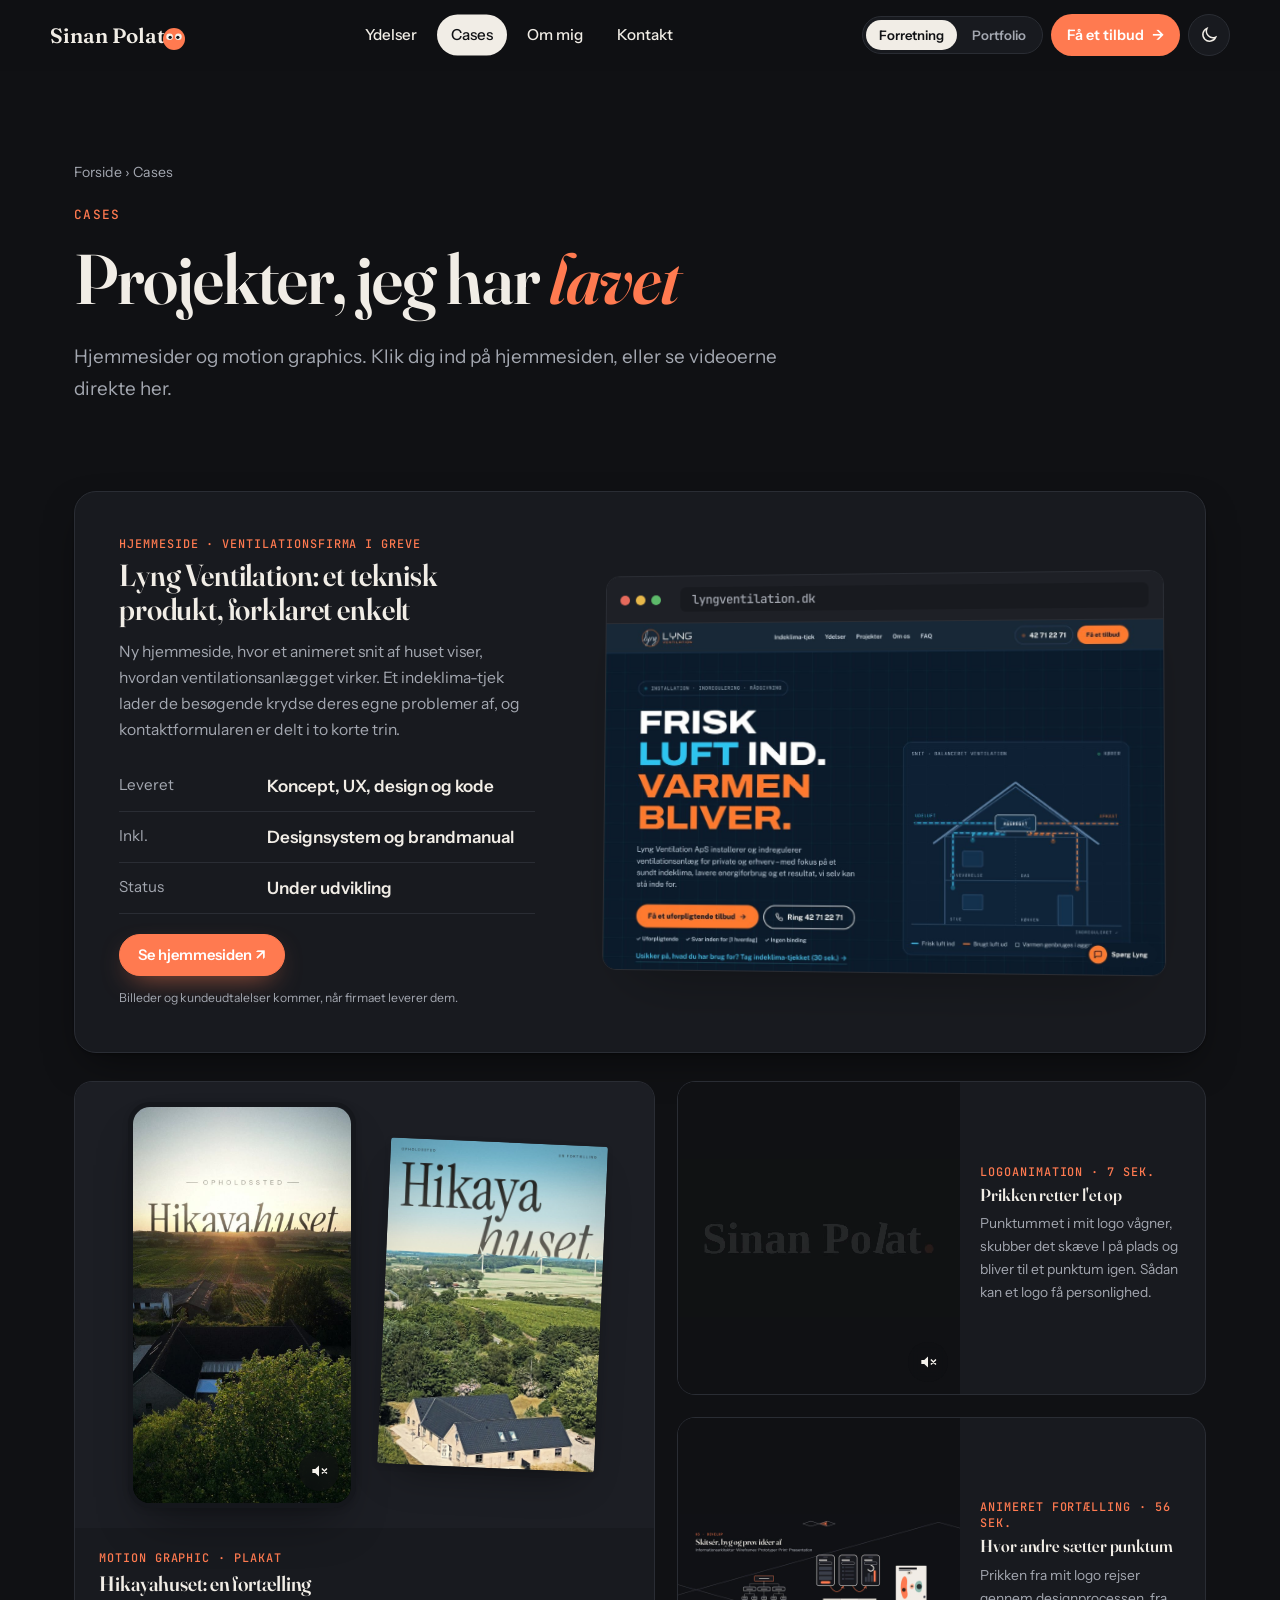
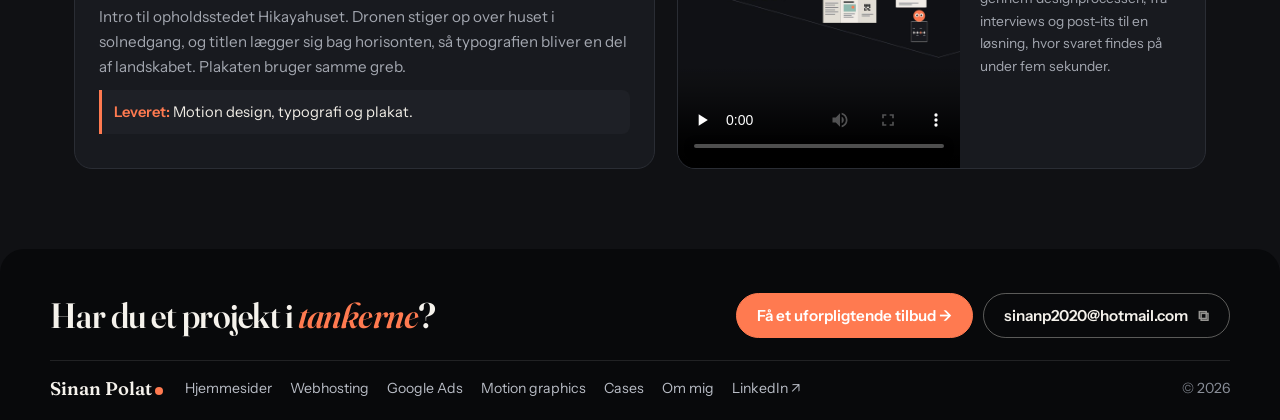
==== cases/index.html @ a7963fed "Hurtig kontaktformular, rettelser og faner" ====
<!doctype html>
<html lang="da" data-theme="dark">
<head>
<meta charset="utf-8">
<meta name="viewport" content="width=device-width, initial-scale=1">
<title>Cases – hjemmesider og motion graphics | Sinan Polat</title>
<meta name="description" content="Udvalgte projekter: hjemmesiden til Lyng Ventilation, motion graphics til Hikayahuset og animationer af mit eget logo.">
<link rel="canonical" href="https://sinanp.dk/cases/">
<meta property="og:type" content="website">
<meta property="og:locale" content="da_DK">
<meta property="og:site_name" content="Sinan Polat">
<meta property="og:title" content="Cases – hjemmesider og motion graphics | Sinan Polat">
<meta property="og:description" content="Udvalgte projekter: hjemmesiden til Lyng Ventilation, motion graphics til Hikayahuset og animationer af mit eget logo.">
<meta property="og:url" content="https://sinanp.dk/cases/">
<meta property="og:image" content="https://sinanp.dk/assets/img/og.jpg">
<meta name="twitter:card" content="summary_large_image">
<meta name="theme-color" content="#101114">
<link rel="icon" href="../assets/img/favicon.svg" type="image/svg+xml">
<link rel="apple-touch-icon" href="../assets/img/apple-touch-icon.png">
<link rel="preconnect" href="https://fonts.googleapis.com">
<link rel="preconnect" href="https://fonts.gstatic.com" crossorigin>
<link rel="stylesheet" href="https://fonts.googleapis.com/css2?family=Fraunces:ital,opsz,wght@0,9..144,500..700;1,9..144,500..700&family=Instrument+Sans:wght@400;500;600&family=JetBrains+Mono:wght@500&display=swap">
<link rel="stylesheet" href="../assets/base.css?v=4">
<link rel="stylesheet" href="../assets/dot.css?v=4">
<link rel="stylesheet" href="../assets/biz.css?v=4">
<script>
  /* Mørkt tema som standard. Har den besøgende valgt lyst, huskes det. */
  (function(){try{var t=localStorage.getItem('tema-sinanp');if(t==='light')document.documentElement.dataset.theme='light';}catch(e){}})();
</script>
</head>
<body>
<a class="skip" href="#indhold">Spring til indhold</a>
<div class="progress" aria-hidden="true"></div>
<header class="site-header">
  <a class="brand" href="../" aria-label="Sinan Polat – forside">Sinan Polat<span class="dot"></span></a>
  <nav class="nav" id="nav" aria-label="Hovedmenu"><a href="../ydelser/">Ydelser</a><a href="../cases/" data-page aria-current="page">Cases</a><a href="../om/">Om mig</a><a href="../kontakt/">Kontakt</a><a class="nav-switch" href="https://portfolio.sinanp.dk/">Portfolio ↗</a></nav>
  <div class="header-tools">
    <nav class="site-tabs" aria-label="Skift side"><a class="on" href="../" aria-current="true">Forretning</a><a href="https://portfolio.sinanp.dk/">Portfolio</a></nav>
    <a class="cv-link" href="../kontakt/">Få et tilbud <span class="arr" aria-hidden="true">→</span></a>
    <button class="icon-btn" id="themeToggle" type="button" aria-label="Skift mellem lyst og mørkt tema">
      <svg class="i-sun" viewBox="0 0 24 24" aria-hidden="true"><circle cx="12" cy="12" r="4.2"/><path d="M12 2v2.5M12 19.5V22M2 12h2.5M19.5 12H22M4.9 4.9l1.8 1.8M17.3 17.3l1.8 1.8M4.9 19.1l1.8-1.8M17.3 6.7l1.8-1.8"/></svg>
      <svg class="i-moon" viewBox="0 0 24 24" aria-hidden="true"><path d="M20 14.5A8 8 0 0 1 9.5 4a8 8 0 1 0 10.5 10.5Z"/></svg>
    </button>
    <button class="icon-btn menu-btn" id="menuBtn" type="button" aria-label="Åbn menu" aria-expanded="false" aria-controls="nav"><span></span><span></span></button>
  </div>
</header>
<main id="indhold">
  <section class="page-hero">
    <nav class="crumbs" aria-label="Brødkrumme"><a href="../">Forside</a> › <span aria-current="page">Cases</span></nav>
    <p class="eyebrow reveal">Cases</p>
    <h1 class="reveal">Projekter, jeg har <em>lavet</em></h1>
    <p class="lead reveal">Hjemmesider og motion graphics. Klik dig ind på hjemmesiden, eller se videoerne direkte her.</p>
  </section>
  <section class="section cases" style="padding-top:20px"><div class="concept proto reveal">
      <div class="concept-side">
        <p class="kicker">Hjemmeside · Ventilationsfirma i Greve</p>
        <h3 class="proto-title">Lyng Ventilation: et teknisk produkt, forklaret enkelt</h3>
        <p class="proto-text">Ny hjemmeside, hvor et animeret snit af huset viser, hvordan ventilationsanlægget virker. Et indeklima-tjek lader de besøgende krydse deres egne problemer af, og kontaktformularen er delt i to korte trin.</p>
        <dl class="facts">
          <div><dt>Leveret</dt><dd>Koncept, UX, design og kode</dd></div>
          <div><dt>Inkl.</dt><dd>Designsystem og brandmanual</dd></div>
          <div><dt>Status</dt><dd>Under udvikling</dd></div>
        </dl>
        <p class="card-actions"><a class="button small" href="https://portfolio.sinanp.dk/lyng-ventilation/" target="_blank" rel="noopener">Se hjemmesiden ↗</a></p>
        <p class="mock-note">Billeder og kundeudtalelser kommer, når firmaet leverer dem.</p>
      </div>
      <a class="browser proto-shot" href="https://portfolio.sinanp.dk/lyng-ventilation/" target="_blank" rel="noopener" aria-label="Åbn Lyng Ventilations hjemmeside i en ny fane">
        <div class="browser-bar"><i></i><i></i><i></i><span>lyngventilation.dk</span></div>
        <div class="proto-frame"><img src="../assets/img/lyng-ventilation.jpg" alt="Forsiden af Lyng Ventilations hjemmeside med overskriften Frisk luft ind. Varmen bliver." loading="lazy" width="1400" height="875"><span class="proto-cta">Se hjemmesiden ↗</span></div>
      </a>
    </div><div class="motion compact-motion">
      <article class="mcard mfeature reveal">
        <div class="mmedia hika">
          <figure class="phone"><video class="mvid" data-autoplay muted loop playsinline preload="none" poster="../assets/media/hikayahuset-poster.jpg" aria-label="Intro til Hikayahuset: dronen stiger op over huset i solnedgang, og titlen lægger sig bag horisonten"><source src="../assets/media/hikayahuset-web.mp4" type="video/mp4"></video><button class="msound" type="button" aria-pressed="false" aria-label="Slå lyd til"><svg viewBox="0 0 24 24" aria-hidden="true"><path class="spk" d="M4 9.5h3.5L12 5.5v13l-4.5-4H4z"/><path class="on" d="M15.5 9a4 4 0 0 1 0 6M18 6.5a7.5 7.5 0 0 1 0 11"/><path class="off" d="M16 9.5l5 5M21 9.5l-5 5"/></svg></button></figure>
          <figure class="print"><img src="../assets/img/hikayahuset-plakat.jpg" alt="Plakat for Hikayahuset: titlen ligger bag horisonten over et luftfoto af huset" loading="lazy" width="900" height="1350"></figure>
        </div>
        <div class="mbody"><p class="kicker">Motion graphic · Plakat</p><h3>Hikayahuset: en fortælling</h3><p>Intro til opholdsstedet Hikayahuset. Dronen stiger op over huset i solnedgang, og titlen lægger sig bag horisonten, så typografien bliver en del af landskabet. Plakaten bruger samme greb.</p><p class="role"><b>Leveret:</b> Motion design, typografi og plakat.</p></div>
      </article>
      <article class="mcard reveal">
        <figure class="mmedia wide16"><video class="mvid" data-autoplay muted loop playsinline preload="none" poster="../assets/media/sinan-polat-logo-story-poster.jpg" aria-label="Logoanimation: prikken i Sinan Polat vågner, retter det skæve l op og bliver til logoet igen"><source src="../assets/media/sinan-polat-logo-story.webm" type="video/webm"><source src="../assets/media/sinan-polat-logo-story.mp4" type="video/mp4"></video><button class="msound" type="button" aria-pressed="false" aria-label="Slå lyd til"><svg viewBox="0 0 24 24" aria-hidden="true"><path class="spk" d="M4 9.5h3.5L12 5.5v13l-4.5-4H4z"/><path class="on" d="M15.5 9a4 4 0 0 1 0 6M18 6.5a7.5 7.5 0 0 1 0 11"/><path class="off" d="M16 9.5l5 5M21 9.5l-5 5"/></svg></button></figure>
        <div class="mbody"><p class="kicker">Logoanimation · 7 sek.</p><h3>Prikken retter l'et op</h3><p>Punktummet i mit logo vågner, skubber det skæve l på plads og bliver til et punktum igen. Sådan kan et logo få personlighed.</p></div>
      </article>
      <article class="mcard reveal">
        <figure class="mmedia wide16"><video class="mvid" controls playsinline preload="none" poster="../assets/media/sinan-polat-punktum-poster.jpg" aria-label="Animeret fortælling: prikken fra logoet rejser gennem designprocessen"><source src="../assets/media/sinan-polat-punktum.webm" type="video/webm"><source src="../assets/media/sinan-polat-punktum.mp4" type="video/mp4"></video></figure>
        <div class="mbody"><p class="kicker">Animeret fortælling · 56 sek.</p><h3>Hvor andre sætter punktum</h3><p>Prikken fra mit logo rejser gennem designprocessen, fra interviews og post-its til en løsning, hvor svaret findes på under fem sekunder.</p></div>
      </article>
    </div></section>
</main>
<footer id="kontakt" class="contact mini">
  <div class="contact-inner">
    <div class="mini-cta">
      <h2>Har du et projekt i <em>tankerne</em>?</h2>
      <div class="mini-actions">
        <a class="button light magnetic" href="../kontakt/">Få et uforpligtende tilbud →</a>
        <button class="button ghost-light" type="button" id="copyMail"><span class="copy-label">sinanp2020@hotmail.com</span><span class="copy-ico" aria-hidden="true">⧉</span></button>
      </div>
    </div>
    <div class="mini-foot">
      <a class="foot-brand" href="../">Sinan Polat<i></i></a>
      <nav aria-label="Footer"><a href="../ydelser/hjemmeside/">Hjemmesider</a><a href="../ydelser/webhosting/">Webhosting</a><a href="../ydelser/google-ads/">Google Ads</a><a href="../ydelser/motion-graphics/">Motion graphics</a><a href="../cases/">Cases</a><a href="../om/">Om mig</a><a href="https://www.linkedin.com/in/sinan-polat-sp" target="_blank" rel="noopener">LinkedIn ↗</a></nav>
      <span class="fine-mini">© <span data-year>2026</span></span>
    </div>
  </div>
</footer>
<div class="toast" role="status" aria-live="polite"></div>
<div class="cta-bar" aria-label="Hurtig kontakt"><a class="button" href="../kontakt/">Få et uforpligtende tilbud →</a></div>
<script src="../assets/site.js?v=4" defer></script>
<script src="../assets/dot.js?v=4" defer></script>
</body>
</html>
---- assets/base.css ----
/* =========================================================
   Sinan Polat – portfolio
   ========================================================= */
:root{
  --bg:#F5F2EC; --surface:#FFFFFF; --ink:#15171C; --muted:#5B606B; --line:#E2DDD3;
  --accent:#E9532B; --accent-ink:#FFFFFF; --tint:#ECE6DB; --stage:#E9E3D8;
  --shadow:0 1px 2px rgba(20,20,30,.06),0 12px 32px -12px rgba(20,20,30,.18);
  --serif:"Fraunces",Georgia,serif;
  --sans:"Instrument Sans","Helvetica Neue",Arial,sans-serif;
  --mono:"JetBrains Mono",ui-monospace,Menlo,monospace;
  --max:1180px; --r:14px;
  --ease:cubic-bezier(.2,.7,.2,1);
  color-scheme:light;
}
:root[data-theme="dark"]{
  --bg:#101114; --surface:#181A1F; --ink:#F1EDE6; --muted:#A3A7B0; --line:#2A2D34;
  --accent:#FF7A50; --accent-ink:#15171C; --tint:#1E2026; --stage:#1C1E24;
  --shadow:0 1px 2px rgba(0,0,0,.3),0 16px 40px -14px rgba(0,0,0,.6);
  color-scheme:dark;
}
@media (prefers-color-scheme:dark){
  :root:not([data-theme="light"]){
    --bg:#101114; --surface:#181A1F; --ink:#F1EDE6; --muted:#A3A7B0; --line:#2A2D34;
    --accent:#FF7A50; --accent-ink:#15171C; --tint:#1E2026; --stage:#1C1E24;
    --shadow:0 1px 2px rgba(0,0,0,.3),0 16px 40px -14px rgba(0,0,0,.6);
    color-scheme:dark;
  }
}

*{box-sizing:border-box}
html{scroll-behavior:smooth;scroll-padding-top:84px}
html{overflow-x:hidden}
@supports (overflow:clip){html{overflow-x:clip}}
body{margin:0;background:var(--bg);color:var(--ink);font:400 17px/1.65 var(--sans);-webkit-font-smoothing:antialiased;overflow-x:clip;transition:background .4s,color .4s}
img{max-width:100%}
a{color:inherit}
:focus-visible{outline:3px solid var(--accent);outline-offset:3px;border-radius:6px}
::selection{background:var(--accent);color:var(--accent-ink)}
h1,h2,h3{font-family:var(--serif);font-weight:600;line-height:1.08;margin:0;letter-spacing:-.015em;font-variation-settings:"opsz" 120}
h1{font-size:clamp(2.5rem,6vw,4.9rem)}
h2{font-size:clamp(2rem,4.2vw,3.3rem);margin-bottom:.45em}
h3{font-size:1.22rem;letter-spacing:-.005em}
em{font-style:italic;color:var(--accent)}
p{margin:0 0 1em;max-width:66ch}
.skip{position:absolute;left:-999px;top:8px;background:var(--ink);color:var(--bg);padding:8px 14px;border-radius:8px;z-index:200}
.skip:focus{left:8px}

/* ---------- progress + header ---------- */
.progress{position:fixed;inset:0 0 auto 0;height:3px;background:var(--accent);transform-origin:0 50%;transform:scaleX(0);z-index:100}
.site-header{position:sticky;top:0;z-index:50;display:flex;align-items:center;justify-content:space-between;gap:24px;padding:14px max(24px,calc((100vw - var(--max))/2));background:color-mix(in srgb,var(--bg) 78%,transparent);backdrop-filter:blur(14px);-webkit-backdrop-filter:blur(14px);border-bottom:1px solid transparent;transition:border-color .3s,background .4s}
.site-header.scrolled{border-color:var(--line)}
.brand{font:600 1.3rem var(--serif);text-decoration:none;display:inline-flex;align-items:center;gap:2px}
.brand .dot{width:8px;height:8px;border-radius:50%;background:var(--accent);margin-left:3px;margin-top:8px;transition:transform .4s var(--ease)}
.brand:hover .dot{transform:scale(1.8)}
.nav{display:flex;gap:6px}
.nav a{text-decoration:none;font-weight:500;font-size:.95rem;padding:8px 14px;border-radius:999px;transition:background .2s,color .2s}
.nav a:hover{background:var(--tint)}
.nav a.active{background:var(--ink);color:var(--bg)}
.header-tools{display:flex;gap:8px;align-items:center}
.icon-btn{width:42px;height:42px;border-radius:50%;border:1px solid var(--line);background:var(--surface);color:var(--ink);display:grid;place-items:center;cursor:pointer;transition:transform .3s var(--ease)}
.icon-btn:hover{transform:rotate(-15deg)}
.icon-btn svg{width:20px;height:20px;fill:none;stroke:currentColor;stroke-width:1.8;stroke-linecap:round}
.i-moon{display:none}
:root[data-theme="dark"] .i-sun{display:none} :root[data-theme="dark"] .i-moon{display:block}
@media (prefers-color-scheme:dark){:root:not([data-theme="light"]) .i-sun{display:none}:root:not([data-theme="light"]) .i-moon{display:block}}
.menu-btn{display:none}
.cv-link{display:inline-flex;align-items:center;gap:6px;height:42px;padding:0 16px;border-radius:999px;background:var(--ink);color:var(--bg);text-decoration:none;font:600 .9rem var(--sans);white-space:nowrap;transition:background .25s,color .25s}
.cv-link:hover{background:var(--accent);color:var(--accent-ink)}
.menu-btn span{display:block;width:16px;height:2px;background:currentColor;border-radius:2px;transition:transform .3s}
.menu-btn{flex-direction:column;justify-content:center;align-items:center;gap:5px}

/* ---------- buttons ---------- */
.button{display:inline-flex;align-items:center;gap:10px;background:var(--ink);color:var(--bg);text-decoration:none;font:600 1rem var(--sans);padding:15px 24px;border-radius:999px;border:1.5px solid var(--ink);cursor:pointer;transition:background .25s,color .25s,border-color .25s,transform .25s var(--ease)}
.button:hover{background:var(--accent);border-color:var(--accent);color:var(--accent-ink)}
.button.ghost{background:transparent;color:var(--ink)}
.button.ghost:hover{background:var(--ink);color:var(--bg);border-color:var(--ink)}
.button.light{background:#F5F2EC;color:#15171C;border-color:#F5F2EC}
.button.light:hover{background:var(--accent);border-color:var(--accent);color:#fff}
.button.ghost-light{background:transparent;color:#F5F2EC;border-color:rgba(245,242,236,.35)}
.button.ghost-light:hover{border-color:#F5F2EC;background:rgba(245,242,236,.08)}

/* ---------- hero ---------- */
.hero{position:relative;min-height:calc(100svh - 70px);display:flex;align-items:center;padding:40px 0 90px;overflow:hidden}
.hero-field{position:absolute;inset:0;width:100%;height:100%;pointer-events:none}
.hero-inner{position:relative;width:100%;max-width:var(--max);margin:0 auto;padding:0 24px;display:grid;grid-template-columns:1.25fr .9fr;gap:clamp(32px,6vw,80px);align-items:center}
.status{display:inline-flex;align-items:center;gap:10px;font:500 .78rem var(--mono);text-transform:uppercase;letter-spacing:.06em;background:var(--surface);border:1px solid var(--line);padding:8px 14px;border-radius:999px;margin-bottom:28px}
.pulse{width:8px;height:8px;border-radius:50%;background:#2DBE6C;box-shadow:0 0 0 0 rgba(45,190,108,.6);animation:pulse 2s infinite}
@keyframes pulse{70%{box-shadow:0 0 0 10px rgba(45,190,108,0)}100%{box-shadow:0 0 0 0 rgba(45,190,108,0)}}
.rotator{display:inline-block;position:relative;color:var(--accent);font-style:italic;white-space:nowrap}
.rotator-word{display:inline-block;transition:opacity .35s,transform .35s var(--ease),filter .35s}
.rotator-word.out{opacity:0;transform:translateY(-.35em);filter:blur(4px)}
.rotator-word.in{opacity:0;transform:translateY(.35em);filter:blur(4px)}
.rotator::after{content:"";position:absolute;left:0;right:0;bottom:.02em;height:.09em;background:currentColor;opacity:.25;border-radius:2px}
.lead{font-size:1.18rem;color:var(--muted);margin-top:1.3em;max-width:56ch}
.lead strong{color:var(--ink);font-weight:600}
.lead.small{font-size:1.05rem;margin-top:0}
.actions{display:flex;flex-wrap:wrap;gap:12px;margin-top:2em}

.hero-visual{position:relative;justify-self:center;width:min(100%,430px)}
.portrait{position:relative;aspect-ratio:1;border-radius:46% 54% 42% 58% / 52% 44% 56% 48%;overflow:hidden;box-shadow:var(--shadow);animation:blob 14s ease-in-out infinite;background:var(--tint)}
.portrait img{width:100%;height:100%;object-fit:cover;display:block;transform:scale(1.04)}
@keyframes blob{50%{border-radius:56% 44% 54% 46% / 44% 56% 44% 56%}}
.chip{position:absolute;font:500 .82rem var(--mono);background:var(--surface);color:var(--ink);border:1px solid var(--line);padding:9px 14px;border-radius:999px;box-shadow:var(--shadow);white-space:nowrap;transition:transform .5s var(--ease);will-change:transform}
.c1{top:6%;left:-8%} .c2{top:44%;right:-14%} .c3{bottom:8%;left:-4%} .c4{bottom:-4%;right:4%;background:var(--ink);color:var(--bg);border-color:var(--ink)}
.chip::before{content:"";display:inline-block;width:7px;height:7px;border-radius:50%;background:var(--accent);margin-right:8px;vertical-align:1px}
.scribble{position:absolute;top:-30px;right:-6px;width:110px;fill:none;stroke:var(--accent);stroke-width:2.5;stroke-linecap:round;stroke-linejoin:round;stroke-dasharray:260;stroke-dashoffset:260;animation:draw 1.6s .9s var(--ease) forwards}
@keyframes draw{to{stroke-dashoffset:0}}
.scroll-hint{position:absolute;left:50%;bottom:26px;width:26px;height:42px;border:1.5px solid var(--muted);border-radius:14px;transform:translateX(-50%);opacity:.6}
.scroll-hint span{position:absolute;left:50%;top:8px;width:4px;height:8px;margin-left:-2px;border-radius:2px;background:var(--ink);animation:wheel 1.8s infinite}
@keyframes wheel{0%{opacity:0;transform:translateY(0)}30%{opacity:1}100%{opacity:0;transform:translateY(12px)}}

/* ---------- marquee ---------- */
.marquee{overflow:hidden;background:var(--ink);color:var(--bg);padding:18px 0;transform:rotate(-1.2deg);margin:0 -10px;position:relative;z-index:2}
.marquee-track{display:flex;width:max-content;animation:marq 38s linear infinite}
.marquee:hover .marquee-track{animation-play-state:paused}
.marquee span{font:500 1.15rem var(--serif);font-style:italic;padding:0 28px;white-space:nowrap;display:flex;align-items:center;gap:56px}
.marquee span::after{content:"✦";font-style:normal;color:var(--accent);font-size:.9rem;margin-left:28px}
@keyframes marq{to{transform:translateX(-50%)}}

/* ---------- sections ---------- */
.section{max-width:var(--max);margin:0 auto;padding:clamp(72px,10vw,130px) 24px 0}
.eyebrow{font:500 .8rem var(--mono);text-transform:uppercase;letter-spacing:.1em;color:var(--accent);margin-bottom:18px}
.section-head{margin-bottom:44px}
.section-head.row{display:flex;justify-content:space-between;align-items:flex-end;gap:32px;flex-wrap:wrap}

/* about */
.about{display:grid;grid-template-columns:1fr 1.1fr;gap:clamp(32px,6vw,80px);align-items:center}
.about-photo{position:relative;border-radius:var(--r);overflow:hidden;box-shadow:var(--shadow);aspect-ratio:4/4.4}
.about-photo img{width:100%;height:100%;object-fit:cover;object-position:35% 50%;display:block;transition:transform 1.2s var(--ease)}
.about-photo:hover img{transform:scale(1.04)}
.photo-tag{position:absolute;left:16px;bottom:16px;font:500 .75rem var(--mono);background:rgba(21,23,28,.75);color:#fff;padding:7px 12px;border-radius:999px;backdrop-filter:blur(6px)}
.about-text p{color:var(--muted)} .about-text p strong{color:var(--ink)}
.principles{list-style:none;padding:0;margin:28px 0 0;display:grid;gap:10px}
.principles li{display:flex;align-items:center;gap:16px;padding:14px 18px;background:var(--surface);border:1px solid var(--line);border-radius:12px;font-weight:500;transition:transform .3s var(--ease),border-color .3s}
.principles li:hover{transform:translateX(6px);border-color:var(--accent)}
.principles span{font:500 .78rem var(--mono);color:var(--accent)}
.stats{grid-column:1/-1;display:grid;grid-template-columns:repeat(4,1fr);gap:16px;margin-top:24px}
.stat{padding:26px 22px;border-top:2px solid var(--ink)}
.stat strong{display:block;font:600 clamp(2.4rem,5vw,3.6rem)/1 var(--serif);letter-spacing:-.03em}
.stat span{color:var(--muted);font-size:.95rem}

/* bachelor concept */
.concept{display:grid;grid-template-columns:.8fr 1.2fr;gap:clamp(28px,5vw,64px);align-items:center;background:var(--surface);border:1px solid var(--line);border-radius:22px;padding:clamp(22px,4vw,44px);box-shadow:var(--shadow)}
.facts{display:grid;gap:0;margin:0 0 26px}
.facts div{display:grid;grid-template-columns:8.5rem 1fr;gap:12px;padding:11px 0;border-bottom:1px solid var(--line)}
.facts dt{color:var(--muted);font-size:.95rem} .facts dd{margin:0;font-weight:600}
.hint{font-size:.92rem;color:var(--muted);margin-bottom:12px}
.persona-tabs{display:flex;flex-wrap:wrap;gap:8px}
.persona-tabs button,.filters button,.toggle button{font:500 .92rem var(--sans);padding:10px 16px;border-radius:999px;border:1.5px solid var(--line);background:transparent;color:var(--ink);cursor:pointer;transition:all .25s var(--ease)}
.persona-tabs button:hover,.filters button:hover,.toggle button:hover{border-color:var(--ink)}
.persona-tabs button[aria-selected="true"],.filters button.on,.toggle button.on{background:var(--ink);color:var(--bg);border-color:var(--ink)}

.browser{border-radius:14px;overflow:hidden;border:1px solid var(--line);background:var(--bg);box-shadow:0 30px 60px -30px rgba(0,0,0,.35);transform:perspective(1200px) rotateY(-4deg) rotateX(2deg);transition:transform .6s var(--ease)}
.browser:hover{transform:none}
.browser-bar{display:flex;align-items:center;gap:6px;padding:11px 14px;background:var(--tint);border-bottom:1px solid var(--line)}
.browser-bar i{width:10px;height:10px;border-radius:50%;background:#E66A5C} .browser-bar i:nth-child(2){background:#E8B84A} .browser-bar i:nth-child(3){background:#5DBA6A}
.browser-bar span{margin-left:14px;font:500 .78rem var(--mono);color:var(--muted);background:var(--surface);padding:4px 12px;border-radius:6px;flex:1}
.browser-bar b{color:var(--accent);font-weight:500}
.browser-body{padding:26px clamp(18px,3vw,30px) 20px;transition:opacity .25s}
.browser-body.swap{opacity:0}
.mock-kicker{font:500 .74rem var(--mono);text-transform:uppercase;letter-spacing:.08em;color:var(--accent);margin-bottom:8px}
.mock-title{font-size:clamp(1.3rem,2.4vw,1.75rem);margin-bottom:16px}
.mock-search{display:flex;gap:10px;align-items:center;padding:12px 16px;border:1.5px solid var(--line);border-radius:10px;background:var(--surface);color:var(--muted);font-size:.92rem;margin-bottom:16px}
.mock-tasks{list-style:none;margin:0 0 18px;padding:0;display:grid;grid-template-columns:repeat(3,1fr);gap:8px}
.mock-tasks li{background:var(--surface);border:1px solid var(--line);border-radius:10px;padding:12px;font-size:.86rem;font-weight:500;line-height:1.3}
.mock-tasks li::before{content:"→";display:block;color:var(--accent);margin-bottom:6px}
.mock-chart{display:flex;align-items:flex-end;gap:8px;height:74px;padding:0 4px;border-bottom:1px solid var(--line)}
.mock-chart i{flex:1;background:var(--ink);opacity:.85;border-radius:4px 4px 0 0;height:20%;transition:height .6s var(--ease)}
.mock-chart i:nth-child(odd){background:var(--accent)}
.mock-note{font-size:.76rem;color:var(--muted);margin:12px 0 0}

/* process */
.process{display:grid;grid-template-columns:1.1fr .9fr;gap:clamp(24px,5vw,60px);align-items:center;margin-top:clamp(48px,7vw,80px)}
.diamond svg{width:100%;height:auto;overflow:visible}
.dd-shape{fill:none;stroke:var(--ink);stroke-width:1.5}
.dd-split{stroke:var(--line);stroke-dasharray:4 5}
.dd-zone{cursor:pointer;outline:none}
.dd-zone path{fill:var(--accent);opacity:0;transition:opacity .3s}
.dd-zone:hover path{opacity:.15}
.dd-zone.on path{opacity:.9}
.dd-zone:focus-visible path{opacity:.3;stroke:var(--accent);stroke-width:2}
.dd-zone text{font:600 15px var(--sans);fill:var(--ink);text-anchor:middle;pointer-events:none;transition:fill .3s}
.dd-zone.on text{fill:#fff}
.dd-caption{font:500 .76rem var(--mono);color:var(--muted);text-align:center;margin:14px auto 0}
.step-panel{background:var(--surface);border:1px solid var(--line);border-radius:18px;padding:28px;min-height:250px}
.step-num{font:500 .78rem var(--mono);color:var(--muted);margin-bottom:6px}
.step-title{font-size:1.8rem;margin-bottom:10px}
.step-text{color:var(--muted)}
.step-panel .fade{animation:fadeUp .45s var(--ease)}
@keyframes fadeUp{from{opacity:0;transform:translateY(8px)}}
.tags{list-style:none;padding:0;margin:14px 0 0;display:flex;flex-wrap:wrap;gap:6px}
.tags li{font:500 .74rem var(--mono);padding:5px 10px;border-radius:999px;background:var(--tint);color:var(--ink)}
.note{color:var(--muted);font-size:.9rem;margin-top:36px}

/* data demo */
.data-demo{display:grid;grid-template-columns:.85fr 1.15fr;gap:clamp(28px,6vw,72px);align-items:center}
.data-head p{color:var(--muted)}
.toggle{display:inline-flex;gap:6px;margin-top:8px;padding:5px;border:1px solid var(--line);border-radius:999px;background:var(--surface)}
.toggle button{border-color:transparent}
.bars{display:grid;gap:14px;background:var(--surface);border:1px solid var(--line);border-radius:22px;padding:clamp(20px,4vw,36px);box-shadow:var(--shadow)}
.bar-row{display:grid;grid-template-columns:9.5rem 1fr;gap:14px;align-items:center;cursor:default}
.bar-label{font-weight:500;font-size:.95rem}
.bar-track{position:relative;height:38px;background:var(--tint);border-radius:8px;overflow:hidden}
.bar-fill{position:absolute;inset:0 auto 0 0;width:0;background:var(--c);border-radius:8px;transition:width 1.1s var(--ease),filter .2s}
.bar-row:hover .bar-fill{filter:brightness(1.08) saturate(1.1)}
.bar-val{position:absolute;right:12px;top:50%;transform:translateY(-50%);font:500 .85rem var(--mono);color:var(--ink)}
.bar-total{font:500 .8rem var(--mono);color:var(--muted);margin:6px 0 0;text-align:right}

/* work */
.filters{display:flex;flex-wrap:wrap;gap:8px}
.work{display:grid;grid-template-columns:repeat(3,1fr);grid-auto-flow:dense;gap:28px}
.card{display:flex;flex-direction:column;background:var(--surface);border:1px solid var(--line);border-radius:18px;overflow:hidden;transition:transform .45s var(--ease),box-shadow .45s var(--ease),opacity .4s,border-color .3s}
.card:hover{box-shadow:var(--shadow);border-color:color-mix(in srgb,var(--accent) 40%,var(--line))}
.card.wide{grid-column:span 2}
.card.hide{display:none}
.card.pop{animation:pop .45s var(--ease)}
@keyframes pop{from{opacity:0;transform:scale(.96) translateY(10px)}}
.card-media{position:relative;display:grid;place-items:center;aspect-ratio:4/3.3;padding:26px;background:var(--stage);border:0;cursor:zoom-in;overflow:hidden;width:100%;isolation:isolate;--mx:50%;--my:50%}
.card.wide .card-media{aspect-ratio:auto;min-height:330px}
.card-media::before{content:"";position:absolute;inset:0;background:radial-gradient(420px circle at var(--mx) var(--my),color-mix(in srgb,var(--accent) 22%,transparent),transparent 60%);opacity:0;transition:opacity .3s}
.card-media:hover::before{opacity:1}
.card-media img{position:relative;z-index:1;max-height:100%;max-width:100%;object-fit:contain;box-shadow:0 2px 6px rgba(0,0,0,.1),0 18px 34px -16px rgba(0,0,0,.35);border-radius:3px;transition:transform .6s var(--ease)}
.card.wide .card-media img{max-height:280px}
.card-media:hover img{transform:translateY(-6px) rotate(-1.2deg) scale(1.03)}
.card-media.stack img{outline:0}
.card-media.stack::after{content:"";position:absolute;z-index:0;width:var(--sw,60%);height:var(--sh,70%);background:var(--surface);border-radius:3px;box-shadow:0 4px 18px -8px rgba(0,0,0,.3);transform:rotate(4deg) translate(10px,6px);opacity:0;transition:opacity .4s,transform .6s var(--ease)}
.card-media.stack:hover::after{opacity:1;transform:rotate(6deg) translate(18px,8px)}
.logo-media img{width:70%;box-shadow:none;background:transparent}
.badge{position:absolute;top:14px;left:14px;font:500 .72rem var(--mono);background:var(--ink);color:var(--bg);padding:5px 10px;border-radius:999px;z-index:2}
.card-body{padding:22px 24px 26px;display:flex;flex-direction:column;flex:1}
.card-body h3{margin-bottom:8px}
.card-body p{color:var(--muted);font-size:.95rem;margin-bottom:.7em}
.card-body .role{color:var(--ink);font-size:.92rem;padding:10px 12px;border-left:3px solid var(--accent);background:var(--tint);border-radius:0 8px 8px 0}
.card-body .role b{color:var(--accent);font-weight:600}
.card-body .tags{margin-top:auto;padding-top:8px}

/* skills */
.skills{display:grid;grid-template-columns:repeat(3,1fr);gap:20px}
.skill{position:relative;padding:30px 26px;background:var(--surface);border:1px solid var(--line);border-radius:18px;transition:transform .4s var(--ease),border-color .3s;overflow:hidden}
.skill:hover{transform:translateY(-6px);border-color:var(--accent)}
.skill-ico{display:grid;place-items:center;width:52px;height:52px;border-radius:14px;background:var(--ink);color:var(--bg);font:600 1.1rem var(--mono);margin-bottom:22px;transition:background .3s,transform .5s var(--ease)}
.skill:hover .skill-ico{background:var(--accent);transform:rotate(-8deg)}
.skill h3{margin-bottom:8px} .skill p{color:var(--muted);margin:0;font-size:.97rem}

/* contact */
.contact{margin-top:clamp(80px,12vw,150px);background:#15171C;color:#F5F2EC;padding:clamp(70px,10vw,120px) 24px 50px;border-radius:32px 32px 0 0}
:root[data-theme="dark"] .contact{background:#08090B}
.contact-inner{max-width:var(--max);margin:0 auto}
.contact .big{font-size:clamp(2.6rem,7vw,5.6rem);max-width:14ch;margin-bottom:.35em}
.contact em{color:#FF7A50}
.contact p{color:#B9BDC6}
.contact-actions{display:flex;flex-wrap:wrap;gap:12px;margin:34px 0 60px}
.copy-ico{opacity:.6}
.fine{font-size:.85rem;border-top:1px solid rgba(255,255,255,.12);padding-top:24px;max-width:none;color:#8A8F99 !important}

/* ---------- viewer ---------- */
.viewer{position:fixed;inset:0;z-index:300;background:rgba(10,11,14,.94);backdrop-filter:blur(8px);display:grid;grid-template-rows:auto 1fr auto;color:#F5F2EC;animation:vin .3s var(--ease)}
.viewer[hidden]{display:none}
@keyframes vin{from{opacity:0}}
.viewer-top{display:flex;justify-content:space-between;align-items:center;gap:16px;padding:16px clamp(16px,3vw,28px);flex-wrap:wrap}
.viewer-title{font:600 1.15rem var(--serif);margin:0}
.viewer-count{font:500 .78rem var(--mono);color:#A3A7B0;margin:2px 0 0}
.viewer-actions{display:flex;gap:8px;flex-wrap:wrap}
.vbtn{display:inline-flex;align-items:center;font:500 .9rem var(--sans);color:#F5F2EC;text-decoration:none;padding:9px 16px;border-radius:999px;border:1px solid rgba(255,255,255,.22);background:transparent;cursor:pointer;transition:background .2s}
.vbtn:hover{background:rgba(255,255,255,.1)}
.vbtn#viewerOpen{background:#FF7A50;border-color:#FF7A50;color:#15171C;font-weight:600}
.vbtn.close{width:40px;justify-content:center;padding:9px 0}
.vbtn[hidden]{display:none}
.viewer-stage{position:relative;display:grid;place-items:center;min-height:0;padding:0 70px}
.viewer-img{max-width:100%;max-height:calc(100vh - 190px);max-height:calc(100dvh - 190px);object-fit:contain;box-shadow:0 30px 80px rgba(0,0,0,.5);border-radius:3px;background:#fff;transition:opacity .25s,transform .35s var(--ease)}
.viewer-img.loading{opacity:.2;transform:scale(.98)}
.vnav{position:absolute;top:50%;transform:translateY(-50%);width:52px;height:52px;border-radius:50%;border:1px solid rgba(255,255,255,.2);background:rgba(255,255,255,.06);color:#fff;font-size:2rem;line-height:1;cursor:pointer;transition:background .2s}
.vnav:hover{background:rgba(255,255,255,.16)}
.vnav.prev{left:14px} .vnav.next{right:14px}
.vnav[hidden]{display:none}
.viewer-thumbs{display:flex;gap:8px;overflow-x:auto;padding:14px clamp(16px,3vw,28px) 18px;scrollbar-width:thin}
.viewer-thumbs button{flex:0 0 auto;height:64px;padding:0;border:2px solid transparent;border-radius:4px;background:none;cursor:pointer;opacity:.5;transition:opacity .2s,border-color .2s}
.viewer-thumbs button img{height:100%;display:block;border-radius:2px}
.viewer-thumbs button.on{opacity:1;border-color:#FF7A50}
.viewer-thumbs button:hover{opacity:.9}

/* ---------- bot ---------- */
.bot{position:fixed;right:20px;bottom:20px;z-index:90;display:flex;flex-direction:column;align-items:flex-end;gap:12px}
.bot-btn{display:flex;align-items:center;gap:10px;padding:5px 18px 5px 5px;border-radius:999px;border:1px solid var(--line);background:var(--surface);color:var(--ink);font:600 .92rem var(--sans);cursor:pointer;box-shadow:var(--shadow);transition:transform .3s var(--ease)}
.bot-btn:hover{transform:translateY(-3px)}
.bot-btn img{width:44px;height:44px;border-radius:50%;object-fit:cover}
.bot-btn.hidden{transform:translateY(120px);pointer-events:none}
.bot-panel{width:min(360px,calc(100vw - 40px));max-height:min(540px,70vh);display:flex;flex-direction:column;background:var(--surface);border:1px solid var(--line);border-radius:20px;box-shadow:0 30px 70px -20px rgba(0,0,0,.4);overflow:hidden;animation:fadeUp .35s var(--ease);transform-origin:bottom right}
.bot-panel[hidden]{display:none}
.bot-head{display:flex;align-items:center;gap:12px;padding:14px 16px;border-bottom:1px solid var(--line)}
.bot-head img{width:36px;height:36px;border-radius:50%;object-fit:cover}
.bot-head div{flex:1;display:flex;flex-direction:column;line-height:1.2}
.bot-head span{font-size:.76rem;color:var(--muted)}
.bot-x{border:0;background:none;color:var(--muted);font-size:1rem;cursor:pointer;padding:6px}
.bot-log{flex:1;overflow-y:auto;padding:16px;display:flex;flex-direction:column;gap:10px}
.msg{max-width:85%;padding:10px 14px;border-radius:16px;font-size:.92rem;line-height:1.45;animation:fadeUp .3s var(--ease)}
.msg.me{align-self:flex-end;background:var(--ink);color:var(--bg);border-bottom-right-radius:4px}
.msg.him{align-self:flex-start;background:var(--tint);border-bottom-left-radius:4px}
.msg.him a{color:var(--accent)}
.typing{display:inline-flex;gap:4px} .typing i{width:6px;height:6px;border-radius:50%;background:var(--muted);animation:blink 1s infinite} .typing i:nth-child(2){animation-delay:.15s} .typing i:nth-child(3){animation-delay:.3s}
@keyframes blink{50%{opacity:.2}}
.bot-chips{display:flex;flex-wrap:wrap;gap:6px;padding:12px 16px 16px;border-top:1px solid var(--line)}
.bot-chips button{font:500 .82rem var(--sans);padding:7px 12px;border-radius:999px;border:1px solid var(--line);background:transparent;color:var(--ink);cursor:pointer;transition:all .2s}
.bot-chips button:hover{background:var(--ink);color:var(--bg);border-color:var(--ink)}

/* toast */
.toast{visibility:hidden;position:fixed;left:50%;bottom:28px;transform:translate(-50%,120px);background:var(--ink);color:var(--bg);padding:12px 20px;border-radius:999px;font-weight:500;z-index:400;transition:transform .4s var(--ease);pointer-events:none}
.toast.show{visibility:visible;transform:translate(-50%,0)}

/* ---------- reveal ---------- */
.js .reveal{opacity:0;transform:translateY(26px);transition:opacity .8s var(--ease),transform .8s var(--ease);transition-delay:var(--d,0s)}
.js .reveal.seen{opacity:1;transform:none}

/* ---------- responsive ---------- */
@media (max-width:1200px){
  .c2{right:-4%} .c1{left:-4%}
}
@media (max-width:980px){
  .hero-inner{grid-template-columns:1fr}
  .hero-visual{width:min(78%,360px);order:-1;margin-top:20px}
  .about,.concept,.process,.data-demo{grid-template-columns:1fr}
  .about-photo{aspect-ratio:4/3}
  .stats{grid-template-columns:repeat(2,1fr)}
  .work{grid-template-columns:1fr 1fr}
  .skills{grid-template-columns:1fr}
  .browser{transform:none}
}
@media (max-width:760px){
  .menu-btn{display:flex}
  .nav{position:fixed;inset:70px 12px auto 12px;flex-direction:column;background:var(--surface);border:1px solid var(--line);border-radius:18px;padding:10px;box-shadow:var(--shadow);transform:translateY(-12px);opacity:0;pointer-events:none;transition:all .3s var(--ease)}
  .nav.open{transform:none;opacity:1;pointer-events:auto}
  .nav a{padding:14px 16px;font-size:1.05rem}
  .menu-btn[aria-expanded="true"] span:first-child{transform:translateY(3.5px) rotate(45deg)}
  .menu-btn[aria-expanded="true"] span:last-child{transform:translateY(-3.5px) rotate(-45deg)}
}
@media (max-width:640px){
  .cv-link{height:42px;padding:0 13px;font-size:.82rem}
  body{font-size:16px}
  .hero{min-height:auto;padding:24px 0 64px}
  .chip{font-size:.72rem;padding:7px 11px}
  .c1{left:-6%} .c2{right:-8%} .c3{left:-6%}
  .work{grid-template-columns:1fr}
  .card.wide{grid-column:auto}
  .card.wide .card-media{min-height:0;aspect-ratio:4/3}
  .card.wide .card-media img{max-height:100%}
  .mock-tasks{grid-template-columns:1fr}
  .bar-row{grid-template-columns:1fr;gap:6px}
  .facts div{grid-template-columns:1fr;gap:2px}
  .viewer-stage{padding:0 8px}
  .vnav{top:auto;bottom:8px;transform:none;width:44px;height:44px}
  .bot-btn span{display:none}
  .bot-btn{padding:5px}
  .scroll-hint{display:none}
}
@media (prefers-reduced-motion:reduce){
  *,*::before,*::after{animation-duration:.01ms !important;animation-iteration-count:1 !important;transition-duration:.01ms !important}
  html{scroll-behavior:auto}
  .js .reveal{opacity:1;transform:none}
  .scribble{stroke-dashoffset:0}
}
/* ---------- v4: feature-case, uddannelse ---------- */
.button.small{padding:11px 18px;font-size:.92rem}
.kicker{font:500 .74rem var(--mono)!important;text-transform:uppercase;letter-spacing:.08em;color:var(--accent)!important;margin-bottom:6px!important}
.card.feature{grid-column:1/-1;display:grid;grid-template-columns:1.25fr 1fr}
.card.feature .card-media{aspect-ratio:auto;min-height:100%;padding:34px 30px;display:flex;flex-direction:column;justify-content:center;align-items:stretch}
.card.feature .card-media img{max-height:none;width:100%;border-radius:0 0 8px 8px;box-shadow:0 18px 40px -18px rgba(0,0,0,.4)}
.card.feature .card-media:hover img{transform:translateY(-4px)}
.mini-bar{position:relative;z-index:1;display:flex;align-items:center;gap:5px;background:var(--surface);border-radius:8px 8px 0 0;padding:8px 12px;border-bottom:1px solid var(--line)}
.mini-bar i{width:8px;height:8px;border-radius:50%;background:#E66A5C}.mini-bar i:nth-child(2){background:#E8B84A}.mini-bar i:nth-child(3){background:#5DBA6A}
.mini-bar span{margin-left:10px;font:500 .72rem var(--mono);color:var(--muted)}
.card.feature .card-body{padding:30px 32px 32px}
.card.feature h3{font-size:1.55rem;line-height:1.15}
.checks{list-style:none;padding:0;margin:0 0 .9em;display:grid;gap:8px}
.checks li{position:relative;padding-left:24px;color:var(--muted);font-size:.93rem}
.checks li::before{content:"✓";position:absolute;left:0;top:0;color:var(--accent);font-weight:700}
.checks b{color:var(--ink)}
.card-actions{display:flex;flex-wrap:wrap;gap:10px;margin:6px 0 4px!important}
.edu-grid{display:grid;gap:40px}
.timeline{list-style:none;margin:0;padding:22px 0 0;border-top:2px solid var(--line);display:grid;grid-template-columns:repeat(5,1fr);gap:20px}
.timeline li{position:relative;display:flex;flex-direction:column;gap:3px}
.timeline li::before{content:"";position:absolute;left:0;top:-30px;width:12px;height:12px;border-radius:50%;background:var(--bg);border:2px solid var(--muted)}
.timeline li.now::before{background:var(--accent);border-color:var(--accent);box-shadow:0 0 0 5px color-mix(in srgb,var(--accent) 22%,transparent)}
.timeline .when{font:500 .72rem var(--mono);color:var(--accent);text-transform:uppercase;letter-spacing:.05em}
.timeline b{font-family:var(--serif);font-weight:600;font-size:1.02rem;line-height:1.25}
.timeline span:last-child{color:var(--muted);font-size:.88rem}
.school{display:grid;grid-template-columns:repeat(3,1fr);gap:20px}
.school-card .card-media{aspect-ratio:4/3}
.grade{position:absolute;right:14px;top:12px;z-index:3;padding:6px 12px;border-radius:999px;background:var(--accent);color:#fff;font:500 .74rem var(--mono);letter-spacing:.04em;box-shadow:0 8px 20px -6px rgba(0,0,0,.35)}
.grade b{font:700 1rem var(--serif);margin-left:3px}
.mini-list{list-style:none;padding:0;margin:0 0 .6em;display:grid;gap:8px}
.mini-list li{font-size:.9rem;color:var(--muted);padding-left:14px;position:relative}
.mini-list li::before{content:"";position:absolute;left:0;top:.6em;width:6px;height:6px;border-radius:50%;background:var(--accent)}
.mini-list b{color:var(--ink)}
.more{margin:10px 0 0!important}
.more a{color:var(--accent);font-weight:600;font-size:.92rem;text-decoration:none}
.more a:hover{text-decoration:underline}
@media (max-width:1100px){.school{grid-template-columns:1fr 1fr}.timeline{grid-template-columns:repeat(3,1fr);row-gap:40px}}
@media (max-width:640px){.timeline{grid-template-columns:1fr;border-top:0;border-left:2px solid var(--line);padding:0 0 0 22px;row-gap:22px}.timeline li::before{left:-29px;top:4px}}
@media (max-width:980px){.card.feature{grid-template-columns:1fr}.card.feature .card-media{min-height:0}}
@media (max-width:640px){.school{grid-template-columns:1fr}.card.feature .card-body{padding:22px 22px 26px}.card.feature .card-media{padding:20px 14px}}
.brand{white-space:nowrap}
@media (max-width:640px){.cv-link .long{display:none}}
@media (max-width:1100px) and (min-width:761px){.nav a{padding:8px 10px;font-size:.9rem}.cv-link .long{display:none}}

/* Filter: skjul kort, uanset hvilken display-type kortet ellers har (fx .card.feature) */
.card.hide{display:none !important}

/* ---------- Bachelor: rigtig Valg.dk-prototype ---------- */
.concept.proto{grid-template-columns:.85fr 1.15fr}
.proto-title{font-size:clamp(1.4rem,2.4vw,1.9rem);line-height:1.15;margin-bottom:12px}
.proto-text{color:var(--muted);font-size:.98rem}
.concept.proto .facts{margin:18px 0 20px}
.proto-shot{display:block;text-decoration:none;color:inherit}
.proto-frame{position:relative;overflow:hidden;background:#F3F6F9}
.proto-frame img{display:block;width:100%;height:auto;transition:transform .8s var(--ease)}
.proto-shot:hover .proto-frame img{transform:scale(1.025)}
.proto-cta{position:absolute;right:16px;bottom:16px;background:var(--ink);color:var(--bg);font:600 .88rem var(--sans);padding:10px 16px;border-radius:999px;box-shadow:var(--shadow);opacity:0;transform:translateY(8px);transition:opacity .3s,transform .3s var(--ease)}
.proto-shot:hover .proto-cta,.proto-shot:focus-visible .proto-cta{opacity:1;transform:none}
@media (hover:none){.proto-cta{opacity:1;transform:none}}
@media (max-width:980px){.concept.proto{grid-template-columns:1fr}.concept.proto .proto-shot{order:-1}}
.browser-bar span{white-space:nowrap;overflow:hidden;text-overflow:ellipsis;min-width:0}

/* ---------- v7: kompakt galleri, motion-sektion ---------- */
/* Materialer fra KOMBIT: feature-casen står stadig stort, resten bliver små fliser.
   Beskrivelse og "Min rolle" vises i stedet i vieweren, når man åbner et projekt. */
.work.compact{grid-template-columns:repeat(5,1fr);gap:18px}
.work.compact .card.wide{grid-column:auto}
.work.compact .card:not(.feature) .card-media{aspect-ratio:4/3.4;padding:16px;min-height:0}
.work.compact .card:not(.feature) .card-media img{max-height:100%}
.work.compact .card:not(.feature) .card-body{padding:12px 14px 15px}
.work.compact .card:not(.feature) .card-body h3{font-size:.98rem;line-height:1.25;margin:0}
.work.compact .card:not(.feature) .card-body > :not(h3){display:none}
.work.compact .card:not(.feature) .badge{top:8px;left:8px;font-size:.62rem;padding:3px 8px}
.work.compact .card:not(.feature){border-radius:14px}
@media (max-width:980px){.work.compact{grid-template-columns:1fr 1fr}}
.viewer-desc{margin:8px 0 0;max-width:78ch;font-size:.88rem;line-height:1.5;color:#B9BDC6}
.viewer-desc:empty{display:none}
.viewer-desc span{display:block;margin-top:4px;color:#E4E1DB}
.viewer-desc b{color:#FF7A50;font-weight:600}
.viewer:has(.viewer-desc:not(:empty)) .viewer-img{max-height:calc(100vh - 270px);max-height:calc(100dvh - 270px)}

/* Motion */
.motion{display:grid;grid-template-columns:1fr 1fr;gap:28px}
.mcard{display:flex;flex-direction:column;background:var(--surface);border:1px solid var(--line);border-radius:18px;overflow:hidden;transition:box-shadow .45s var(--ease),border-color .3s}
.mcard:hover{box-shadow:var(--shadow);border-color:color-mix(in srgb,var(--accent) 40%,var(--line))}
.mcard figure{margin:0}
.mfeature{grid-column:1/-1;display:grid;grid-template-columns:1.25fr 1fr}
.mmedia{position:relative;background:var(--stage)}
.mmedia.hika{display:flex;gap:clamp(14px,2.4vw,28px);justify-content:center;align-items:center;padding:clamp(22px,3.4vw,40px) clamp(16px,3vw,34px)}
.mmedia .phone{position:relative;width:min(42%,250px);aspect-ratio:9/16;border-radius:22px;overflow:hidden;background:#000;box-shadow:0 2px 6px rgba(0,0,0,.12),0 26px 50px -20px rgba(0,0,0,.45);border:5px solid #15171C}
.mmedia .phone video{width:100%;height:100%;object-fit:cover;display:block}
.mmedia .print{width:min(40%,240px);aspect-ratio:2/3;transform:rotate(2.5deg);box-shadow:0 2px 6px rgba(0,0,0,.1),0 22px 40px -18px rgba(0,0,0,.4);transition:transform .6s var(--ease)}
.mmedia .print img{width:100%;height:100%;object-fit:cover;display:block;border-radius:3px}
.mfeature:hover .print{transform:rotate(1deg) translateY(-6px)}
.mmedia.wide16{aspect-ratio:16/9;background:#101114}
.mmedia.wide16 video{width:100%;height:100%;object-fit:cover;display:block}
.mbody{padding:22px 24px 26px;display:flex;flex-direction:column;flex:1}
.mfeature .mbody{padding:30px 32px 32px;justify-content:center}
.mbody h3{margin-bottom:8px}
.mfeature .mbody h3{font-size:1.55rem;line-height:1.15}
.mbody p{color:var(--muted);font-size:.95rem;margin-bottom:.7em}
.mbody .role{color:var(--ink);font-size:.92rem;padding:10px 12px;border-left:3px solid var(--accent);background:var(--tint);border-radius:0 8px 8px 0}
.mbody .role b{color:var(--accent);font-weight:600}
.mbody .made{margin:auto 0 0;padding-top:6px;display:flex;align-items:center;gap:8px;font:500 .74rem var(--mono);letter-spacing:.02em;color:var(--muted)}
.mbody .made::before{content:"";width:8px;height:8px;border-radius:50%;background:var(--accent);flex:none}
.msound{position:absolute;right:12px;bottom:12px;z-index:2;width:40px;height:40px;border-radius:50%;border:0;display:grid;place-items:center;cursor:pointer;background:rgba(16,17,20,.62);color:#F5F2EC;backdrop-filter:blur(6px);-webkit-backdrop-filter:blur(6px);transition:background .2s,transform .3s var(--ease)}
.msound:hover{background:var(--accent);transform:scale(1.06)}
.msound svg{width:20px;height:20px;fill:none;stroke:currentColor;stroke-width:1.8;stroke-linecap:round;stroke-linejoin:round}
.msound .spk{fill:currentColor;stroke:none}
.msound .on{display:none}
.msound[aria-pressed="true"] .on{display:block}
.msound[aria-pressed="true"] .off{display:none}
@media (max-width:980px){.mfeature{grid-template-columns:1fr}}
@media (max-width:760px){.motion{grid-template-columns:1fr}}

/* ---------- v8: Valg.dk – fra research til prototype ---------- */
.proto-steps{list-style:none;padding:0;margin:clamp(24px,4vw,36px) 0 0;display:grid;grid-template-columns:repeat(4,1fr);gap:16px}
.proto-steps li{position:relative;display:flex;flex-direction:column;gap:6px;padding:20px 20px 22px;border:1px solid var(--line);border-radius:16px;background:var(--surface)}
.proto-steps .ps-num{font:500 .74rem var(--mono);letter-spacing:.08em;color:var(--accent)}
.proto-steps b{font:600 1.1rem/1.2 var(--serif)}
.proto-steps p{margin:0;color:var(--muted);font-size:.9rem;line-height:1.5}
.proto-steps li.ai{border-color:color-mix(in srgb,var(--accent) 50%,var(--line));background:color-mix(in srgb,var(--accent) 6%,var(--surface))}
.proto-steps li:not(:last-child)::after{content:"";position:absolute;right:-12px;top:50%;width:8px;height:8px;border-radius:50%;background:var(--accent);transform:translateY(-50%);z-index:1}
@media (max-width:980px){.proto-steps{grid-template-columns:1fr 1fr}.proto-steps li:nth-child(2)::after{display:none}}
@media (max-width:560px){.proto-steps{grid-template-columns:1fr}.proto-steps li::after{display:none}}

/* ---------- v9: udvalgte cases, kortere side ---------- */
/* Mindre luft mellem sektionerne, så arbejdsgivere hurtigere når frem til indholdet */
.section{padding-top:clamp(56px,7vw,96px)}
.section-head{margin-bottom:32px}

/* Cases: Valg.dk øverst, Lyng og Feedback Flow side om side */
.case-grid{display:grid;grid-template-columns:1fr 1fr;gap:24px;margin-top:40px}
.case{display:flex;flex-direction:column;background:var(--surface);border:1px solid var(--line);border-radius:18px;overflow:hidden;transition:box-shadow .45s var(--ease),border-color .3s,transform .45s var(--ease)}
.case:hover{box-shadow:var(--shadow);border-color:color-mix(in srgb,var(--accent) 40%,var(--line))}
.case .case-media{position:relative;display:block;width:100%;aspect-ratio:auto;padding:22px 22px 0;background:var(--stage);border:0;text-decoration:none;color:inherit;overflow:hidden;cursor:pointer}
.case .card-media.case-media{place-items:initial;cursor:zoom-in}
.case .case-media .mini-bar{border-radius:10px 10px 0 0}
.case .case-media img{display:block;width:100%;height:auto;aspect-ratio:16/10;object-fit:cover;object-position:top center;border-radius:0;box-shadow:0 18px 40px -20px rgba(0,0,0,.45);max-height:none;transition:transform .7s var(--ease)}
.case .case-media:hover img{transform:translateY(-4px)}
.case .badge{top:auto;bottom:14px;left:14px}
.case-media .proto-cta{z-index:3}
.case-media:hover .proto-cta,.case-media:focus-visible .proto-cta{opacity:1;transform:none}
.case .card-body{padding:22px 24px 24px;display:flex;flex-direction:column;flex:1}
.case h3{font-size:1.3rem;line-height:1.2;margin-bottom:8px}
.case .card-body p{color:var(--muted);font-size:.95rem;margin-bottom:.8em}
.case .card-body .role{color:var(--ink);font-size:.92rem;padding:10px 12px;border-left:3px solid var(--accent);background:var(--tint);border-radius:0 8px 8px 0}
.case .card-body .role b{color:var(--accent);font-weight:600}
.case .card-actions{margin-top:auto!important;padding-top:6px}
.steps-label{font:500 .74rem var(--mono);text-transform:uppercase;letter-spacing:.08em;color:var(--muted);margin:28px 0 0}
.cases .proto-steps{margin-top:14px;gap:14px}
.cases .proto-steps li{padding:16px 18px 18px}
.small-note{margin-top:16px;font-size:.84rem}
@media (max-width:860px){.case-grid{grid-template-columns:1fr}}

/* Motion: hovedværket til venstre, de to videoer stablet til højre */
.motion.compact-motion{grid-template-columns:1.1fr 1fr;gap:22px;align-items:start}
.compact-motion .mfeature{grid-column:1;grid-row:1 / span 2;grid-template-columns:1fr}
.compact-motion .mfeature .mbody{padding:22px 24px 24px}
.compact-motion .mfeature .mbody h3{font-size:1.3rem}
.compact-motion .mcard:not(.mfeature) .mbody{padding:16px 20px 18px}
.compact-motion .mcard:not(.mfeature) .mbody p{font-size:.9rem;margin-bottom:.5em}
.compact-motion .mmedia.hika{padding:24px 20px}
@media (max-width:980px){.motion.compact-motion{grid-template-columns:1fr}.compact-motion .mfeature{grid-row:auto}}

/* Om mig: værktøjskassen ligger nu her i stedet for i sin egen sektion */
.skills.in-about{grid-column:1/-1;gap:16px;margin-top:8px}
.in-about .skill{padding:22px 22px 24px}
.in-about .skill-ico{width:40px;height:40px;border-radius:11px;font-size:.95rem;margin-bottom:14px}
.in-about .skill p{font-size:.93rem}
@media (max-width:860px){.skills.in-about{grid-template-columns:1fr}}

/* Uddannelse: skolekortene som små fliser. Tekst og rolle vises i vieweren */
.compact-school{gap:18px}
.compact-school .card-media{aspect-ratio:16/10;padding:16px}
.compact-school .card-body{padding:14px 16px 16px}
.compact-school .card-body h3{font-size:1.02rem;line-height:1.25;margin:0}
.compact-school .card-body > :not(.kicker):not(h3){display:none}
.edu-grid{gap:32px}

@media (max-width:640px){
  .section{padding-top:56px}
  .about-photo{aspect-ratio:4/3}
  .compact-school .card-media{aspect-ratio:2/1}
  .case .case-media{padding:14px 14px 0}
}
.compact-motion .tags{display:none}
.compact-motion .mfeature .mmedia.hika{padding:20px 18px}
@media (max-width:640px){
  /* processen som 2 x 2 i stedet for fire kort under hinanden */
  .cases .proto-steps{grid-template-columns:1fr 1fr;gap:10px}
  .cases .proto-steps li{padding:12px 12px 14px}
  .cases .proto-steps li::after{display:none}
  .cases .proto-steps b{font-size:.98rem}
  .cases .proto-steps p{font-size:.82rem}
  /* skolekort som vandrette rækker: lille forside til venstre, titel til højre */
  .compact-school .card{flex-direction:row;align-items:stretch}
  .compact-school .card-media{flex:0 0 38%;aspect-ratio:auto;min-height:110px;padding:10px}
  .compact-school .card-body{justify-content:center}
  .compact-school .badge{display:none}
  .compact-school .grade{top:auto;bottom:8px;right:8px;padding:4px 9px}
  /* værktøjskassen kortere på mobil */
  .in-about .skill{padding:16px 18px 18px;display:grid;grid-template-columns:40px 1fr;column-gap:14px}
  .in-about .skill-ico{grid-row:1 / span 2;margin:0}
  .in-about .skill h3{font-size:1.05rem;margin-bottom:4px}
  .in-about .skill p{font-size:.88rem}
  .work.compact{gap:12px}
}
@media (min-width:1100px){
  /* de to videoer som vandrette kort ved siden af hovedværket */
  .compact-motion .mcard:not(.mfeature){display:grid;grid-template-columns:1.15fr 1fr;align-items:stretch}
  .compact-motion .mcard:not(.mfeature) .mmedia.wide16{aspect-ratio:auto;min-height:100%}
  .compact-motion .mcard:not(.mfeature) .mmedia.wide16 video{position:absolute;inset:0;height:100%}
  .compact-motion .mcard:not(.mfeature) .mbody{justify-content:center}
  .compact-motion .mcard:not(.mfeature) .mbody h3{font-size:1.08rem}
  .compact-motion .mcard:not(.mfeature) .mbody p{font-size:.86rem}
}
@media (min-width:1100px){
  .motion.compact-motion{align-items:stretch}
  .compact-motion .mcard:not(.mfeature) .mmedia.wide16 video{object-fit:contain;background:#101114}
}
.case .badge{display:none}
.case .card-body .mock-note{font-size:.78rem;margin:12px 0 0;color:var(--muted)}

/* ---------- v10: mobilvenlig ---------- */
/* Menu: mørk baggrund bag menuen, så den tydeligt ligger ovenpå, og et pænere kryds */
.menu-btn{gap:4px}
.menu-btn[aria-expanded="true"] span:first-child{transform:translateY(3px) rotate(45deg)}
.menu-btn[aria-expanded="true"] span:last-child{transform:translateY(-3px) rotate(-45deg)}
.menu-scrim{position:fixed;inset:0;z-index:40;background:rgba(16,17,20,.38);backdrop-filter:blur(2px);-webkit-backdrop-filter:blur(2px);opacity:0;pointer-events:none;transition:opacity .25s}
.menu-open .menu-scrim{opacity:1;pointer-events:auto}
.mini-bar span{white-space:nowrap;overflow:hidden;text-overflow:ellipsis;min-width:0}

/* Botten skjules øverst på siden og ved kontakt, så den ikke dækker tekst og knapper */
.bot.tucked .bot-btn{transform:translateY(120px);pointer-events:none}

@media (max-width:760px){
  .nav{z-index:60;padding:8px}
  .nav a{padding:13px 16px;border-radius:12px}
  .nav a.active,.has-navdot .nav a.active{background:var(--tint);color:var(--ink)}
}

@media (max-width:640px){
  /* Hero: overskrift og knapper i første skærmbillede. Portrættet bliver et lille rundt billede */
  .hero{padding:18px 0 40px}
  .hero-inner{gap:0}
  .hero-visual{order:-1;justify-self:start;width:96px;margin:6px 0 18px}
  .hero-visual .portrait{animation:none;border-radius:50%;box-shadow:0 8px 24px -10px rgba(0,0,0,.35)}
  .hero-visual .chip,.hero-visual .scribble{display:none}
  .status{font-size:.66rem;letter-spacing:.03em;padding:7px 12px;margin-bottom:18px;white-space:nowrap}
  .hero h1{font-size:clamp(2.15rem,10vw,2.6rem)}
  .hero .lead{font-size:1.02rem;margin-top:1em}
  .hero .actions{margin-top:1.4em;display:grid;grid-template-columns:1fr 1fr;gap:10px}
  .hero .actions .button{justify-content:center;padding:14px 16px}
  .scroll-hint{display:none}
  .marquee{padding:12px 0}
  .marquee span{font-size:1rem}

  /* Sektionsoverskrifter lidt mindre, så indholdet kommer hurtigere */
  h2{font-size:clamp(1.75rem,8vw,2.1rem)}
  .section-head{margin-bottom:24px}
  .lead.small{font-size:.98rem}

  /* Cases */
  .concept{padding:16px;border-radius:18px;gap:18px}
  .proto-title{font-size:1.35rem}
  .concept.proto .facts{margin:12px 0 16px}
  .facts div{grid-template-columns:5.4rem 1fr;gap:10px;padding:8px 0}
  .facts dt{font-size:.84rem}
  .facts dd{font-size:.9rem}
  .proto-cta{display:none}
  .case .card-body{padding:18px 18px 20px}
  .case h3{font-size:1.15rem}
  .case .card-body p{font-size:.92rem}
  .card-actions{gap:8px}
  .case .card-actions .button,.concept .card-actions .button{flex:1 1 auto;justify-content:center}
  .browser-bar span,.mini-bar span{font-size:.68rem}

  /* Filtre som én vandret række, man kan swipe */
  .filters{flex-wrap:nowrap;overflow-x:auto;margin:0 -24px;padding:2px 24px 6px;scrollbar-width:none;-webkit-overflow-scrolling:touch;width:calc(100% + 48px)}
  .filters::-webkit-scrollbar{display:none}
  .filters button{flex:none}

  /* Om mig: mindre billede */
  .about-photo{aspect-ratio:16/10}
  .about{gap:24px}

  /* Kontakt: overskuelige knapper i et gitter */
  .contact{padding:56px 20px 40px;border-radius:24px 24px 0 0}
  .contact .big{font-size:clamp(2.2rem,11vw,2.8rem)}
  .contact-actions{display:grid;grid-template-columns:1fr 1fr;gap:10px;margin:26px 0 44px}
  .contact-actions .button{justify-content:center;padding:14px 12px}
  .contact-actions #copyMail{grid-column:1/-1}
  .colo-replay{padding:9px 12px}

  /* Botten: lille rund knap */
  .bot{right:14px;bottom:14px}
  .bot-btn img{width:46px;height:46px}
}
@media (max-width:640px){
  .contact-actions a[href^="tel:"]{grid-column:1/-1;order:3}
}
---- assets/dot.css ----
/* =========================================================
   Prikken – logoets punktum som lille figur
   Hører sammen med dot.js. Bruges af index.html og 404.html.
   ========================================================= */

/* ---------- Øjne (bruges af logo-prikken, menu-prikken og 404) ---------- */
.eye{position:absolute;top:26%;width:30%;height:30%;border-radius:50%;background:#F5F2EC;overflow:hidden;
  transform:translate(calc(var(--lx,0) * 12%),calc(var(--ly,0) * 10%)) scaleY(var(--open,1));transition:transform .12s ease-out}
.eye:first-child{left:17%}
.eye:last-child{right:17%}
.eye b{position:absolute;left:25%;top:25%;width:50%;height:50%;border-radius:50%;background:#15171C;
  transform:translate(calc(var(--lx,0) * 45%),calc(var(--ly,0) * 40%));transition:transform .12s ease-out}

/* ---------- 1. Logo-prikken ---------- */
/* Prikken er 20px stor men skaleret ned til 8px i hvile, så øjnene er skarpe, når den vågner.
   Margenerne holder samme plads og placering som den gamle 8px-prik. */
.brand .dot{position:relative;width:20px;height:20px;margin:8px -8px 0 -3px;flex:none;
  --s:.4;transform:scale(var(--s));transition:transform .45s cubic-bezier(.34,1.56,.64,1)}
.brand .dot .eye{opacity:0;transition:opacity .18s,transform .12s ease-out}
.brand:hover .dot,.brand:focus-visible .dot,.brand .dot.awake{--s:1.1;transform:scale(var(--s))}
.brand:hover .dot .eye,.brand:focus-visible .dot .eye,.brand .dot.awake .eye{opacity:1}
.dot.blink,.nav-dot.blink{--open:.08}

/* ---------- 2. Menu-prikken: viser, hvor man er på siden ---------- */
.nav-dot{position:absolute;left:0;top:0;width:8px;height:8px;border-radius:999px;pointer-events:none;z-index:0;opacity:0;
  --c:0;--e:0;background:color-mix(in srgb,var(--ink) calc(var(--c) * 100%),var(--accent));transform-origin:50% 100%}
.nav-dot .eye{opacity:var(--e)}
.has-navdot .nav{position:relative;z-index:1}
.has-navdot .nav a.active{background:transparent;color:inherit}
.has-navdot .nav a.lit{color:var(--bg)}
.has-navdot .nav a.lit:hover{background:transparent}

/* ---------- 3. Botten skriver: tre prikker der hopper i en bølge ---------- */
.typing{align-items:flex-end;height:14px}
.typing i{background:var(--accent);animation:prik-hop 1.05s infinite cubic-bezier(.3,.6,.4,1);transform-origin:50% 100%}
.typing i:nth-child(2){animation-delay:.14s}
.typing i:nth-child(3){animation-delay:.28s}
@keyframes prik-hop{
  0%,58%,100%{transform:translateY(0) scale(1)}
  10%{transform:translateY(0) scale(1.3,.7)}
  28%{transform:translateY(-7px) scale(.85,1.18)}
  46%{transform:translateY(0) scale(1.25,.78)}
}

/* ---------- 4. 404-siden ---------- */
.nf{min-height:calc(100vh - 140px);display:grid;place-content:center;justify-items:center;text-align:center;gap:6px;padding:24px max(24px,calc((100vw - var(--max))/2)) 64px}
.nf-stage{width:min(720px,100%);aspect-ratio:1000/420;display:block;cursor:pointer;-webkit-tap-highlight-color:transparent}
.nf-code{position:absolute;width:1px;height:1px;overflow:hidden;clip:rect(0 0 0 0);white-space:nowrap}
.nf h1{font-size:clamp(2rem,4.6vw,3.4rem);margin:.2em 0 .25em}
.nf p{color:var(--muted);margin:0 auto 1.6em;max-width:46ch}
.nf .actions{display:flex;gap:12px;flex-wrap:wrap;justify-content:center;margin:0}

@media (prefers-reduced-motion:reduce){
  .brand .dot{transition:none}
  .typing i{animation:none}
}

/* ---------- 5. Kolofon: samtalen med Claude (i den mørke kontakt-sektion) ---------- */
/* Et mørkt chatvindue, så prompten passer ind i footeren i stedet for at lyse op som en hvid boks */
.colophon{display:grid;grid-template-columns:minmax(0,.9fr) minmax(0,1.25fr);gap:clamp(28px,5vw,64px);align-items:center;margin:0 0 56px;padding-top:clamp(36px,5vw,56px);border-top:1px solid rgba(255,255,255,.1)}
.colophon .colo-label{font:500 .74rem var(--mono);text-transform:uppercase;letter-spacing:.12em;color:#FF7A50;margin:0 0 10px}
.colophon .colo-title{font-size:clamp(1.7rem,3vw,2.3rem);color:#F5F2EC;margin:0 0 16px}
.colophon .colo-text p{margin:0 0 .9em;font-size:1rem;line-height:1.6}
.colophon .colo-text b{color:#F5F2EC;font-weight:600}
.colo-facts{list-style:none;padding:0;margin:20px 0 0;display:flex;flex-wrap:wrap;gap:8px}
.colo-facts li{font:500 .72rem var(--mono);color:#B9BDC6;padding:6px 11px;border:1px solid rgba(255,255,255,.14);border-radius:999px}

.colo-window{background:#1B1D23;border:1px solid rgba(255,255,255,.09);border-radius:18px;overflow:hidden;box-shadow:0 40px 80px -40px rgba(0,0,0,.7)}
.colo-bar{display:flex;align-items:center;gap:14px;padding:11px 14px 11px 16px;border-bottom:1px solid rgba(255,255,255,.07);background:rgba(255,255,255,.025)}
.colo-lights{display:flex;gap:6px}
.colo-lights i{width:10px;height:10px;border-radius:50%;background:#3A3D45}
.colo-lights i:first-child{background:#FF7A50}
.colo-file{flex:1;min-width:0;font:500 .74rem var(--mono);color:#8A8F99;white-space:nowrap;overflow:hidden;text-overflow:ellipsis}
.colo-replay{flex:none;font:500 .72rem var(--mono);color:#ECE9E3;background:transparent;border:1px solid rgba(255,255,255,.16);border-radius:999px;padding:5px 12px;cursor:pointer;transition:border-color .2s,color .2s}
.colo-replay:hover,.colo-replay:focus-visible{border-color:#FF7A50;color:#FF7A50}

.colo-chat{display:flex;flex-direction:column;gap:18px;cursor:pointer;padding:clamp(16px,2.4vw,24px);min-height:300px;justify-content:center}
.cmsg{display:flex;flex-direction:column;gap:6px;max-width:92%;transition:opacity .35s,transform .45s var(--ease)}
.cmsg.me{align-self:flex-end;align-items:flex-end}
.cmsg.ai{align-items:flex-start}
.cmsg .who{font:500 .66rem var(--mono);letter-spacing:.12em;text-transform:uppercase;color:#8A8F99}
.colophon .cbody{margin:0;padding:12px 16px;border-radius:14px;font-size:.98rem;line-height:1.5;max-width:none}
.colophon .cmsg.me .cbody{background:#23262D;color:#ECE9E3;border:1px solid rgba(255,255,255,.08);border-bottom-right-radius:4px}
.colophon .cmsg.ai .cbody{background:rgba(255,122,80,.08);color:#F1EDE6;border:1px solid rgba(255,122,80,.24);border-bottom-left-radius:4px}
.colo-chat.armed .cmsg:not(.show){opacity:0;transform:translateY(10px)}
.cdot{display:inline-block;position:relative;width:20px;height:20px;margin:0 -6px -7px -4px;vertical-align:baseline;border-radius:50%;background:#FF7A50;
  --s:.4;--tx:0px;transform:translateX(var(--tx)) scale(var(--s));transition:transform .45s cubic-bezier(.34,1.56,.64,1)}
.cdot .eye{opacity:0;transition:opacity .18s,transform .12s ease-out}
.colo-chat.armed .cdot:not(.pop){--s:0}
.cdot.awake{--s:1.15;--tx:9px}
.cdot.awake .eye{opacity:1}
.ctyping{display:inline-flex;gap:5px;align-items:flex-end;height:16px;vertical-align:middle}
.ctyping i{width:7px;height:7px;border-radius:50%;background:#FF7A50;animation:prik-hop 1.05s infinite cubic-bezier(.3,.6,.4,1);transform-origin:50% 100%}
.ctyping i:nth-child(2){animation-delay:.14s}
.ctyping i:nth-child(3){animation-delay:.28s}
/* prompten som et lille briefark: rolle, mål, krav, lever */
.colophon .cmsg.me{max-width:100%}
.cprompt p{display:grid;grid-template-columns:3.6rem 1fr;gap:12px;margin:0;padding:8px 0;border-top:1px solid rgba(255,255,255,.07);font-size:.94rem;line-height:1.45;color:#ECE9E3}
.cprompt p:first-child{border-top:0;padding-top:2px}
.cprompt p:last-child{padding-bottom:2px}
.cprompt b{font:500 .68rem/1.9 var(--mono);text-transform:uppercase;letter-spacing:.08em;color:#FF7A50;transition:opacity .2s}
.colo-chat.armed .cprompt b:not(.on){opacity:0}
@media (max-width:860px){.colophon{grid-template-columns:1fr}.colo-chat{min-height:0}}
@media (max-width:480px){.cprompt p{grid-template-columns:1fr;gap:2px}.cmsg{max-width:100%}}
@media (prefers-reduced-motion:reduce){.cdot{transition:none}.ctyping i{animation:none}.colo-replay{display:none}}
/* boblen med prompten har fast bredde, så den ikke vokser, mens teksten skrives */
.colophon .cmsg.me,.colophon .cmsg.me .cbody{width:100%}
---- assets/biz.css ----
/* =========================================================
   sinanp.dk – tilføjelser oven på portfoliens stil (base.css)
   ========================================================= */
.cv-link{gap:8px}
.cv-link .arr{transition:transform .3s var(--ease)}
.cv-link:hover .arr{transform:translateX(3px)}

/* hero */
.hero h1 .rotator{min-width:0}
.hero-trust{display:flex;flex-wrap:wrap;gap:8px 18px;list-style:none;padding:0;margin:26px 0 0;color:var(--muted);font-size:.95rem}
.hero-trust li{display:flex;align-items:center;gap:8px}
.hero-trust li::before{content:"";width:7px;height:7px;border-radius:50%;background:var(--accent)}

/* ydelser: skill-kort som links */
.services{display:grid;grid-template-columns:repeat(4,1fr);gap:18px}
a.skill{display:flex;flex-direction:column;text-decoration:none;color:inherit}
a.skill .skill-ico svg{width:24px;height:24px;fill:none;stroke:currentColor;stroke-width:1.8;stroke-linecap:round;stroke-linejoin:round}
a.skill p{margin-bottom:16px}
.skill .more{margin-top:auto;font-weight:600;font-size:.94rem;color:var(--accent);display:flex;align-items:center;gap:6px}
.skill .more::after{content:"→";transition:transform .3s var(--ease)}
.skill:hover .more::after{transform:translateX(4px)}

/* cases */
.cases .concept{margin-bottom:28px}
.see-all{display:flex;justify-content:flex-end;margin-top:22px}

/* undersider */
.page-hero{padding:clamp(40px,7vw,96px) 0 clamp(28px,4vw,48px);max-width:var(--max);margin:0 auto;padding-left:24px;padding-right:24px;position:relative}
.page-hero h1{font-size:clamp(2.4rem,5.6vw,4.4rem);max-width:16ch}
.crumbs{font-size:.88rem;color:var(--muted);margin-bottom:22px}
.crumbs a{text-decoration:none}
.crumbs a:hover{color:var(--accent)}
.split{display:grid;grid-template-columns:1.1fr .9fr;gap:clamp(28px,5vw,64px);align-items:start}
.panel{background:var(--surface);border:1px solid var(--line);border-radius:22px;padding:clamp(20px,3vw,32px);box-shadow:var(--shadow)}
.panel h2{font-size:1.6rem;margin-bottom:16px}
.checklist{list-style:none;padding:0;margin:0;display:grid;gap:10px}
.checklist li{display:grid;grid-template-columns:28px 1fr;gap:12px;padding:12px 14px;border:1px solid var(--line);border-radius:12px;background:var(--bg);transition:border-color .3s,transform .3s var(--ease)}
.checklist li:hover{border-color:var(--accent);transform:translateX(4px)}
.checklist li > span{font:500 .78rem var(--mono);color:var(--accent);padding-top:3px}
.checklist b{display:block;font-weight:600}
.checklist small{display:block;color:var(--muted);font-size:.92rem;line-height:1.5}
.prose p{color:var(--muted);font-size:1.05rem}
.faq{display:grid;gap:10px}
.faq details{background:var(--surface);border:1px solid var(--line);border-radius:14px;padding:0 20px;transition:border-color .2s}
.faq details[open]{border-color:color-mix(in srgb,var(--accent) 45%,var(--line))}
.faq summary{cursor:pointer;list-style:none;padding:18px 0;font-weight:600;display:flex;justify-content:space-between;gap:16px}
.faq summary::-webkit-details-marker{display:none}
.faq summary::after{content:"+";font:400 1.4rem/1 var(--sans);color:var(--accent);transition:transform .3s var(--ease)}
.faq details[open] summary::after{transform:rotate(45deg)}
.faq details p{color:var(--muted);margin:0 0 18px}
.related{display:grid;grid-template-columns:repeat(3,1fr);gap:14px}
.related a{display:flex;justify-content:space-between;align-items:center;gap:10px;padding:18px 20px;background:var(--surface);border:1px solid var(--line);border-radius:14px;text-decoration:none;font-weight:600;transition:border-color .2s,transform .3s var(--ease)}
.related a:hover{border-color:var(--accent);transform:translateY(-3px)}
.related a::after{content:"→";color:var(--accent)}

/* kontaktformular */
.form{display:grid;grid-template-columns:1fr 1fr;gap:16px}
.form .full{grid-column:1/-1}
.form label,.form legend{display:block;font-weight:600;font-size:.94rem;margin-bottom:6px}
.form .opt{font-weight:400;color:var(--muted)}
.form input,.form textarea{width:100%;font:inherit;color:var(--ink);background:var(--surface);border:1.5px solid var(--line);border-radius:12px;padding:12px 14px;outline:0;transition:border-color .2s,box-shadow .2s}
.form textarea{min-height:140px;resize:vertical}
.form input:focus,.form textarea:focus{border-color:var(--accent);box-shadow:0 0 0 3px color-mix(in srgb,var(--accent) 22%,transparent)}
.form .err input,.form .err textarea{border-color:#E5484D}
.form .err-msg{display:none;color:#E5484D;font-size:.85rem;margin-top:5px}
.form .err .err-msg{display:block}
.chips-pick{display:flex;flex-wrap:wrap;gap:8px}
.chips-pick label{margin:0;font-weight:500;cursor:pointer}
.chips-pick input{position:absolute;opacity:0;width:1px;height:1px}
.chips-pick span{display:inline-block;padding:9px 15px;border:1.5px solid var(--line);border-radius:999px;background:var(--surface);transition:all .15s}
.chips-pick input:checked + span{background:var(--ink);border-color:var(--ink);color:var(--bg)}
.chips-pick input:focus-visible + span{outline:3px solid var(--accent);outline-offset:2px}
.form-note{font-size:.85rem;color:var(--muted);margin:0}
.form-ok{display:none;padding:18px 20px;border-radius:14px;background:color-mix(in srgb,#2DBE6C 16%,var(--surface));font-weight:600}
.form-ok.show{display:block}
.contact-card{background:var(--surface);border:1px solid var(--line);border-radius:22px;padding:8px 24px}
.contact-card a{display:flex;flex-direction:column;padding:16px 0;border-bottom:1px solid var(--line);text-decoration:none}
.contact-card a:last-child{border:0}
.contact-card small{font:500 .72rem var(--mono);text-transform:uppercase;letter-spacing:.08em;color:var(--muted)}
.contact-card b{font-size:1.05rem}
.contact-card a:hover b{color:var(--accent)}

/* footer-links i den mørke kontaktsektion */
.foot-grid{display:grid;grid-template-columns:1.4fr 1fr 1fr;gap:28px;padding:36px 0 8px;border-top:1px solid rgba(255,255,255,.12)}
.foot-grid h3{font:500 .74rem var(--mono);text-transform:uppercase;letter-spacing:.1em;color:#8A8F99;margin:0 0 12px}
.foot-grid ul{list-style:none;padding:0;margin:0;display:grid;gap:8px}
.foot-grid a{text-decoration:none;color:#E4E1DB}
.foot-grid a:hover{color:#FF7A50}
.foot-brand{font:600 1.5rem var(--serif);color:#F5F2EC}
.foot-brand i{display:inline-block;width:8px;height:8px;border-radius:50%;background:#FF7A50;margin-left:3px}

/* 404 */
.nf-simple{min-height:60vh;display:grid;place-content:center;text-align:center;padding:40px 24px}
.nf-simple .actions{justify-content:center}

@media (max-width:1040px){.services{grid-template-columns:1fr 1fr}}
@media (max-width:900px){.split{grid-template-columns:1fr}.related{grid-template-columns:1fr}.foot-grid{grid-template-columns:1fr 1fr}.foot-grid > :first-child{grid-column:1/-1}}
@media (max-width:640px){
  .services{grid-template-columns:1fr;gap:12px}
  a.skill{display:grid;grid-template-columns:44px 1fr;column-gap:14px;padding:18px}
  a.skill .skill-ico{grid-row:1/4;width:44px;height:44px;margin:0}
  a.skill h3{margin-bottom:4px}
  a.skill p{margin-bottom:8px;font-size:.92rem}
  .form{grid-template-columns:1fr}
  .foot-grid{grid-template-columns:1fr}
  .page-hero{padding-left:20px;padding-right:20px}
}
@media (max-width:640px){.contact-actions .button.light{grid-column:1/-1}}

/* ---------- v3: tydelig CTA, smal footer, landingssider ---------- */
/* Primær handling i accentfarven, så den skiller sig ud */
.cv-link{background:var(--accent);color:#fff}
.cv-link:hover{background:var(--ink);color:var(--bg)}
.button:not(.ghost):not(.ghost-light):not(.light){background:var(--accent);border-color:var(--accent);color:#fff;box-shadow:0 10px 28px -12px color-mix(in srgb,var(--accent) 80%,transparent)}
.button:not(.ghost):not(.ghost-light):not(.light):hover{background:var(--ink);border-color:var(--ink);color:var(--bg)}
.contact .button.light{background:var(--accent);border-color:var(--accent);color:#fff}
.contact .button.light:hover{background:#F5F2EC;border-color:#F5F2EC;color:#15171C}

/* Roterende ord: fast bredde, så overskriften ikke hopper */
.rotator{display:inline-grid;vertical-align:bottom}
.rotator-word{grid-area:1/1}

/* Smal footer */
.contact.slim{margin-top:clamp(56px,8vw,96px);padding:clamp(44px,6vw,64px) 24px 28px}
.contact.slim .big{font-size:clamp(2rem,4.4vw,3.2rem);max-width:none;margin-bottom:.25em}
.contact.slim .contact-actions{margin:22px 0 30px}
.contact.slim .foot-grid{padding:24px 0 0;gap:18px}
.contact.slim .foot-grid ul{gap:4px;font-size:.92rem}
.contact.slim .fine{margin-top:22px;padding-top:16px}

/* Landingsside: formular */
.lead-form h2{font-size:clamp(1.8rem,3.4vw,2.6rem)}

/* Mobil: fast bjælke med de to vigtigste handlinger */
.cta-bar{display:none}
@media (max-width:760px){
  .cta-bar{display:grid;grid-template-columns:1fr auto;gap:8px;position:fixed;left:12px;right:12px;bottom:calc(12px + env(safe-area-inset-bottom));z-index:80;padding:8px;border-radius:999px;background:color-mix(in srgb,var(--surface) 92%,transparent);backdrop-filter:blur(12px);-webkit-backdrop-filter:blur(12px);border:1px solid var(--line);box-shadow:0 18px 40px -16px rgba(0,0,0,.5);transition:transform .35s var(--ease),opacity .35s}
  .cta-bar .button{padding:12px 18px}
  .cta-bar.hide{transform:translateY(140%);opacity:0;pointer-events:none}
  body{padding-bottom:84px}
}

/* ---------- v4: mini-footer ---------- */
.contact.mini{margin-top:clamp(48px,7vw,80px);padding:clamp(32px,4vw,44px) 24px 20px;border-radius:24px 24px 0 0}
.mini-cta{display:flex;flex-wrap:wrap;align-items:center;justify-content:space-between;gap:16px 28px;padding-bottom:22px;border-bottom:1px solid rgba(255,255,255,.1)}
.mini-cta h2{font-size:clamp(1.6rem,3vw,2.2rem);margin:0;color:#F5F2EC}
.mini-actions{display:flex;flex-wrap:wrap;gap:10px}
.mini-actions .button{padding:12px 20px;font-size:.95rem}
.mini-foot{display:flex;flex-wrap:wrap;align-items:center;gap:10px 22px;padding-top:16px;font-size:.88rem}
.mini-foot .foot-brand{font-size:1.15rem;text-decoration:none}
.mini-foot nav{display:flex;flex-wrap:wrap;gap:6px 18px;flex:1}
.mini-foot nav a{color:#B9BDC6;text-decoration:none}
.mini-foot nav a:hover{color:#FF7A50}
.fine-mini{color:#8A8F99}
@media (max-width:640px){
  .mini-actions{width:100%;display:grid}
  .mini-actions .button{justify-content:center}
  .mini-foot nav{flex-basis:100%;order:3}
}

/* ---------- v5: hurtig formular (2–3 klik) ---------- */
.form.quick{grid-template-columns:1fr;gap:18px}
.form.quick legend,.form.quick label[for]{display:flex;align-items:center;gap:10px}
.stepn{display:inline-grid;place-items:center;width:24px;height:24px;border-radius:50%;background:var(--accent);color:#fff;font:600 .78rem var(--mono)}
.form.quick textarea{min-height:76px}
.form-send{display:flex;flex-wrap:wrap;gap:12px 18px;align-items:center}
.form-send .button{flex:0 0 auto}
@media (max-width:640px){.form-send .button{width:100%;justify-content:center}.chips-pick span{padding:11px 16px}}
.contact-card .kicker{color:var(--muted)}
.page-hero.tight{padding-top:clamp(24px,4vw,48px);padding-bottom:8px}
.page-hero.tight h1{font-size:clamp(2.1rem,4.4vw,3.4rem)}
.page-hero.tight .lead{margin-top:.5em}

/* ---------- v5: faner mellem forretning og portfolio ---------- */
.site-tabs{display:flex;gap:2px;padding:3px;border:1px solid var(--line);border-radius:999px;background:var(--surface)}
.site-tabs a{padding:7px 13px;border-radius:999px;font:600 .82rem var(--sans);color:var(--muted);text-decoration:none;transition:background .2s,color .2s}
.site-tabs a:hover{color:var(--ink)}
.site-tabs a.on{background:var(--ink);color:var(--bg)}
.nav .nav-switch{display:none}
@media (max-width:760px){.site-tabs{display:none}.nav .nav-switch{display:block}}
@media (max-width:1100px) and (min-width:761px){.site-tabs a{padding:7px 10px}}
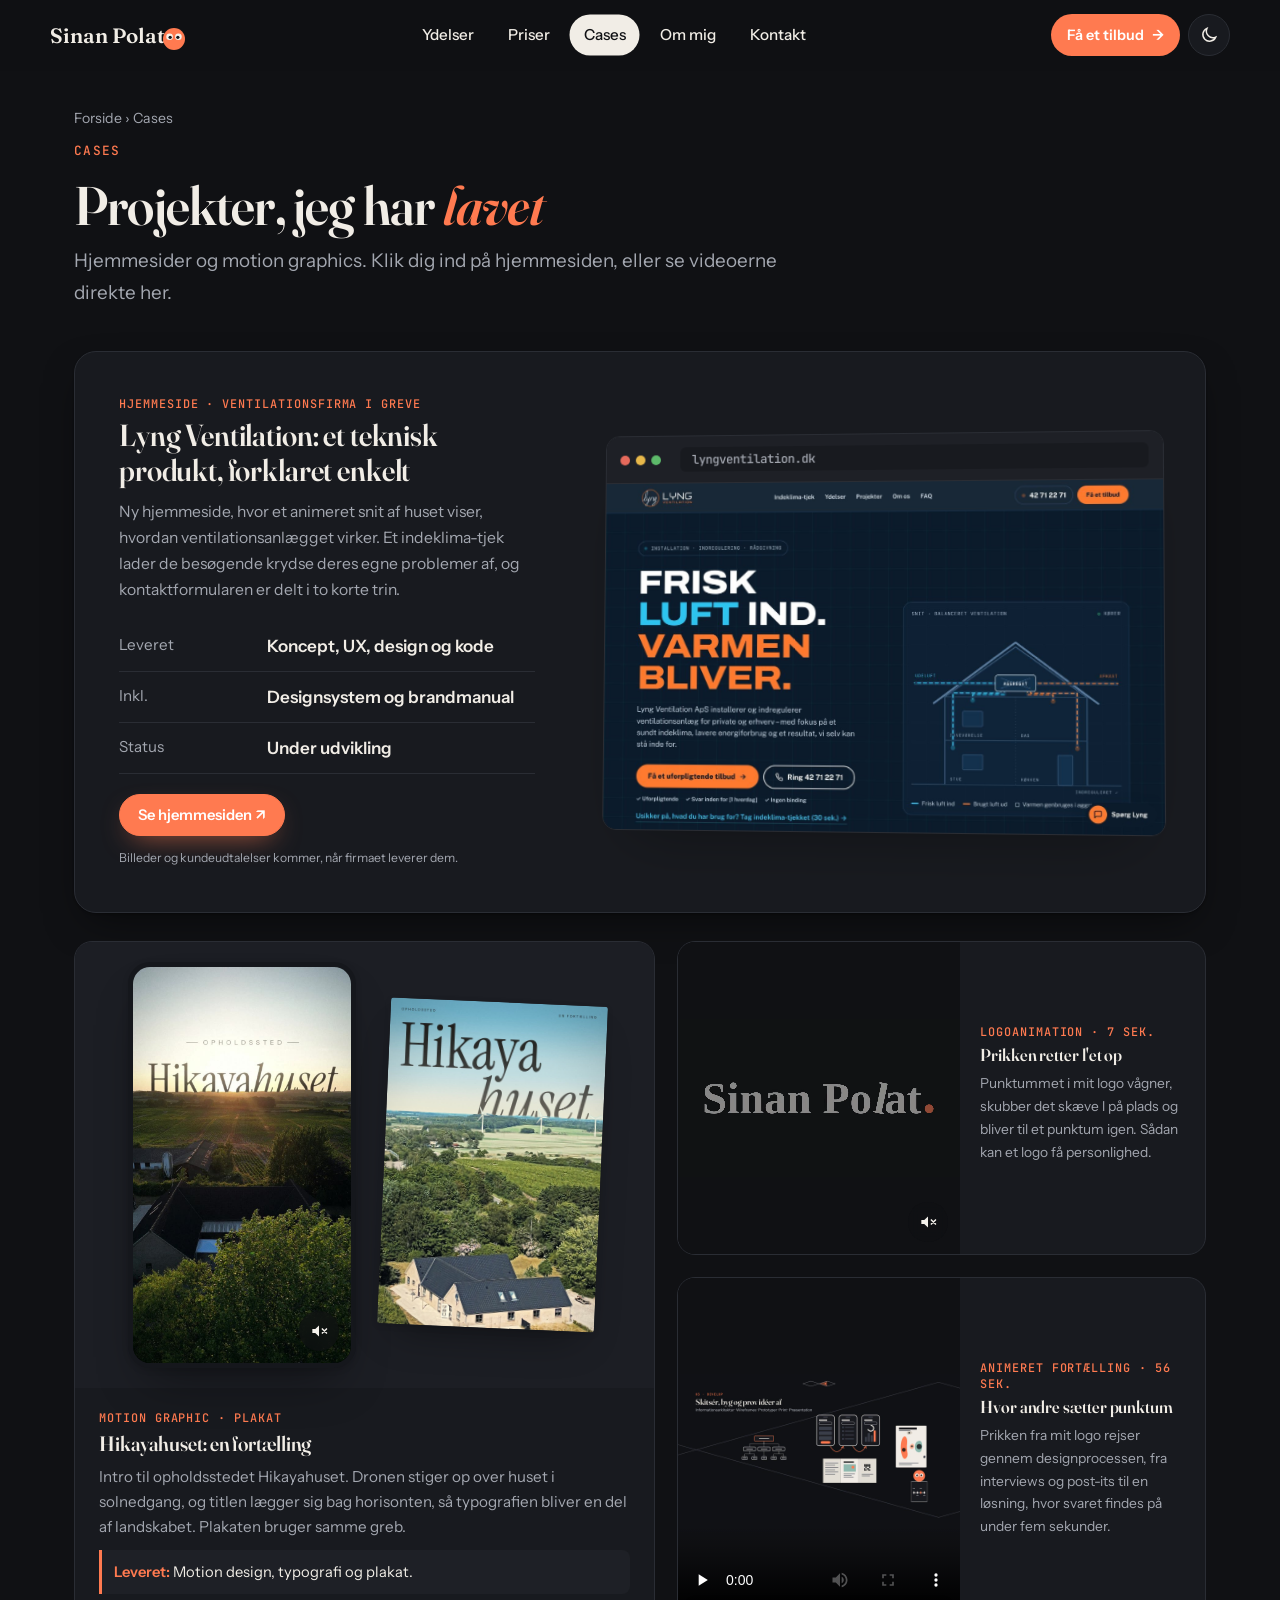
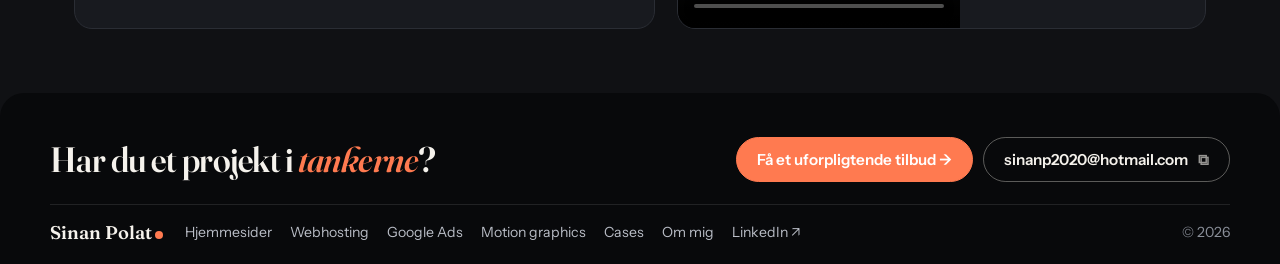
==== commit e4c56a3c: "Priser, mindre luft, forside uden billede, ingen faner" ====
--- a/cases/index.html
+++ b/cases/index.html
@@ -20,9 +20,9 @@
 <link rel="preconnect" href="https://fonts.googleapis.com">
 <link rel="preconnect" href="https://fonts.gstatic.com" crossorigin>
 <link rel="stylesheet" href="https://fonts.googleapis.com/css2?family=Fraunces:ital,opsz,wght@0,9..144,500..700;1,9..144,500..700&family=Instrument+Sans:wght@400;500;600&family=JetBrains+Mono:wght@500&display=swap">
-<link rel="stylesheet" href="../assets/base.css?v=4">
-<link rel="stylesheet" href="../assets/dot.css?v=4">
-<link rel="stylesheet" href="../assets/biz.css?v=4">
+<link rel="stylesheet" href="../assets/base.css?v=5">
+<link rel="stylesheet" href="../assets/dot.css?v=5">
+<link rel="stylesheet" href="../assets/biz.css?v=5">
 <script>
   /* Mørkt tema som standard. Har den besøgende valgt lyst, huskes det. */
   (function(){try{var t=localStorage.getItem('tema-sinanp');if(t==='light')document.documentElement.dataset.theme='light';}catch(e){}})();
@@ -33,9 +33,8 @@
 <div class="progress" aria-hidden="true"></div>
 <header class="site-header">
   <a class="brand" href="../" aria-label="Sinan Polat – forside">Sinan Polat<span class="dot"></span></a>
-  <nav class="nav" id="nav" aria-label="Hovedmenu"><a href="../ydelser/">Ydelser</a><a href="../cases/" data-page aria-current="page">Cases</a><a href="../om/">Om mig</a><a href="../kontakt/">Kontakt</a><a class="nav-switch" href="https://portfolio.sinanp.dk/">Portfolio ↗</a></nav>
+  <nav class="nav" id="nav" aria-label="Hovedmenu"><a href="../ydelser/">Ydelser</a><a href="../priser/">Priser</a><a href="../cases/" data-page aria-current="page">Cases</a><a href="../om/">Om mig</a><a href="../kontakt/">Kontakt</a></nav>
   <div class="header-tools">
-    <nav class="site-tabs" aria-label="Skift side"><a class="on" href="../" aria-current="true">Forretning</a><a href="https://portfolio.sinanp.dk/">Portfolio</a></nav>
     <a class="cv-link" href="../kontakt/">Få et tilbud <span class="arr" aria-hidden="true">→</span></a>
     <button class="icon-btn" id="themeToggle" type="button" aria-label="Skift mellem lyst og mørkt tema">
       <svg class="i-sun" viewBox="0 0 24 24" aria-hidden="true"><circle cx="12" cy="12" r="4.2"/><path d="M12 2v2.5M12 19.5V22M2 12h2.5M19.5 12H22M4.9 4.9l1.8 1.8M17.3 17.3l1.8 1.8M4.9 19.1l1.8-1.8M17.3 6.7l1.8-1.8"/></svg>
@@ -45,7 +44,7 @@
   </div>
 </header>
 <main id="indhold">
-  <section class="page-hero">
+  <section class="page-hero tight">
     <nav class="crumbs" aria-label="Brødkrumme"><a href="../">Forside</a> › <span aria-current="page">Cases</span></nav>
     <p class="eyebrow reveal">Cases</p>
     <h1 class="reveal">Projekter, jeg har <em>lavet</em></h1>
@@ -104,7 +103,7 @@
 </footer>
 <div class="toast" role="status" aria-live="polite"></div>
 <div class="cta-bar" aria-label="Hurtig kontakt"><a class="button" href="../kontakt/">Få et uforpligtende tilbud →</a></div>
-<script src="../assets/site.js?v=4" defer></script>
-<script src="../assets/dot.js?v=4" defer></script>
+<script src="../assets/site.js?v=5" defer></script>
+<script src="../assets/dot.js?v=5" defer></script>
 </body>
 </html>
--- a/assets/biz.css
+++ b/assets/biz.css
@@ -179,3 +179,62 @@
 .nav .nav-switch{display:none}
 @media (max-width:760px){.site-tabs{display:none}.nav .nav-switch{display:block}}
 @media (max-width:1100px) and (min-width:761px){.site-tabs a{padding:7px 10px}}
+
+/* ---------- v6: ingen faner, mindre luft, priser, forside uden billede ---------- */
+.site-tabs,.nav .nav-switch{display:none!important}
+.section{padding-top:clamp(44px,6vw,80px)}
+.page-hero.tight{padding-top:clamp(18px,3vw,36px);padding-bottom:4px}
+.page-hero.tight .crumbs{margin-bottom:12px}
+.page-hero.tight h1{margin-top:0}
+.contact.mini{margin-top:clamp(40px,6vw,64px)}
+.hero.no-visual{min-height:auto;padding:clamp(48px,9vw,120px) 0 clamp(48px,7vw,90px)}
+.hero.no-visual .hero-inner{grid-template-columns:1fr}
+.hero.no-visual .hero-text{max-width:860px}
+.hero.no-visual h1{font-size:clamp(2.6rem,7vw,5.6rem)}
+.price-hint{margin-top:14px;font-size:.95rem;color:var(--muted)}
+.price-hint a{color:var(--accent)}
+/* priser */
+.price-group{padding:22px 0;border-top:1px solid var(--line)}
+.price-group:first-child{border-top:0;padding-top:0}
+.price-head{display:flex;justify-content:space-between;align-items:baseline;gap:12px;margin-bottom:14px}
+.price-head h2{font-size:clamp(1.5rem,2.6vw,2rem);margin:0}
+.price-head a{color:var(--accent);font-weight:600;font-size:.92rem;text-decoration:none;white-space:nowrap}
+.price-head a::after{content:" →"}
+.price-grid{display:grid;grid-template-columns:repeat(auto-fit,minmax(260px,1fr));gap:14px}
+.price-card{display:flex;flex-direction:column;background:var(--surface);border:1px solid var(--line);border-radius:18px;padding:20px 22px;transition:border-color .2s,transform .3s var(--ease)}
+.price-card:hover{border-color:var(--accent);transform:translateY(-3px)}
+.price-card h3{font:500 .78rem var(--mono);text-transform:uppercase;letter-spacing:.08em;color:var(--muted);margin:0 0 6px}
+.price{font:600 clamp(1.8rem,3vw,2.3rem)/1.1 var(--serif);margin:0}
+.price-sub{color:var(--muted);margin:4px 0 12px;font-size:.94rem}
+.price-card ul{list-style:none;padding:0;margin:0 0 16px;display:grid;gap:6px;font-size:.95rem}
+.price-card li{display:grid;grid-template-columns:18px 1fr;gap:6px}
+.price-card li::before{content:"✓";color:var(--accent);font-weight:700}
+.price-card .button{margin-top:auto;align-self:flex-start}
+.price-foot{margin-top:18px}
+@media (max-width:640px){
+  .section{padding-top:40px}
+  .page-hero.tight{padding-top:14px}
+  .page-hero.tight h1{font-size:clamp(1.9rem,8.4vw,2.4rem)}
+  .hero.no-visual{padding:28px 0 40px}
+  .hero.no-visual h1{font-size:clamp(2.3rem,11vw,3.2rem)}
+  .hero.no-visual .actions{display:grid;grid-template-columns:1fr 1fr;gap:10px}
+  .hero.no-visual .actions .button{justify-content:center;padding-left:12px;padding-right:12px}
+  .price-card{padding:18px}
+  .price-card .button{align-self:stretch;justify-content:center}
+  .about-photo{max-height:260px;overflow:hidden;border-radius:18px}
+  .about-photo img{object-fit:cover;object-position:50% 25%;height:260px;width:100%}
+}
+/* hero: ydelser og priser i stedet for billede */
+.hero.no-visual .hero-inner{grid-template-columns:1.35fr .8fr;align-items:center}
+.hero-menu{background:color-mix(in srgb,var(--surface) 88%,transparent);border:1px solid var(--line);border-radius:22px;padding:10px 20px 14px;box-shadow:var(--shadow);backdrop-filter:blur(8px)}
+.hero-menu .kicker{margin:10px 0 4px;color:var(--muted)}
+.hero-menu a{display:flex;align-items:center;justify-content:space-between;gap:12px;padding:14px 0;border-bottom:1px solid var(--line);text-decoration:none;color:inherit}
+.hero-menu a span{display:grid}
+.hero-menu b{font-weight:600;font-size:1.05rem}
+.hero-menu small{color:var(--muted);font-size:.9rem}
+.hero-menu i{font-style:normal;color:var(--accent);transition:transform .3s var(--ease)}
+.hero-menu a:hover b{color:var(--accent)}
+.hero-menu a:hover i{transform:translateX(4px)}
+.hero-menu .hm-all{border:0;padding-bottom:4px;color:var(--accent);font-weight:600;font-size:.94rem}
+@media (max-width:900px){.hero.no-visual .hero-inner{grid-template-columns:1fr;gap:28px}}
+@media (max-width:640px){.hero-menu{padding:6px 16px 10px}.hero-menu a{padding:12px 0}.hero.no-visual .scroll-hint{display:none}}
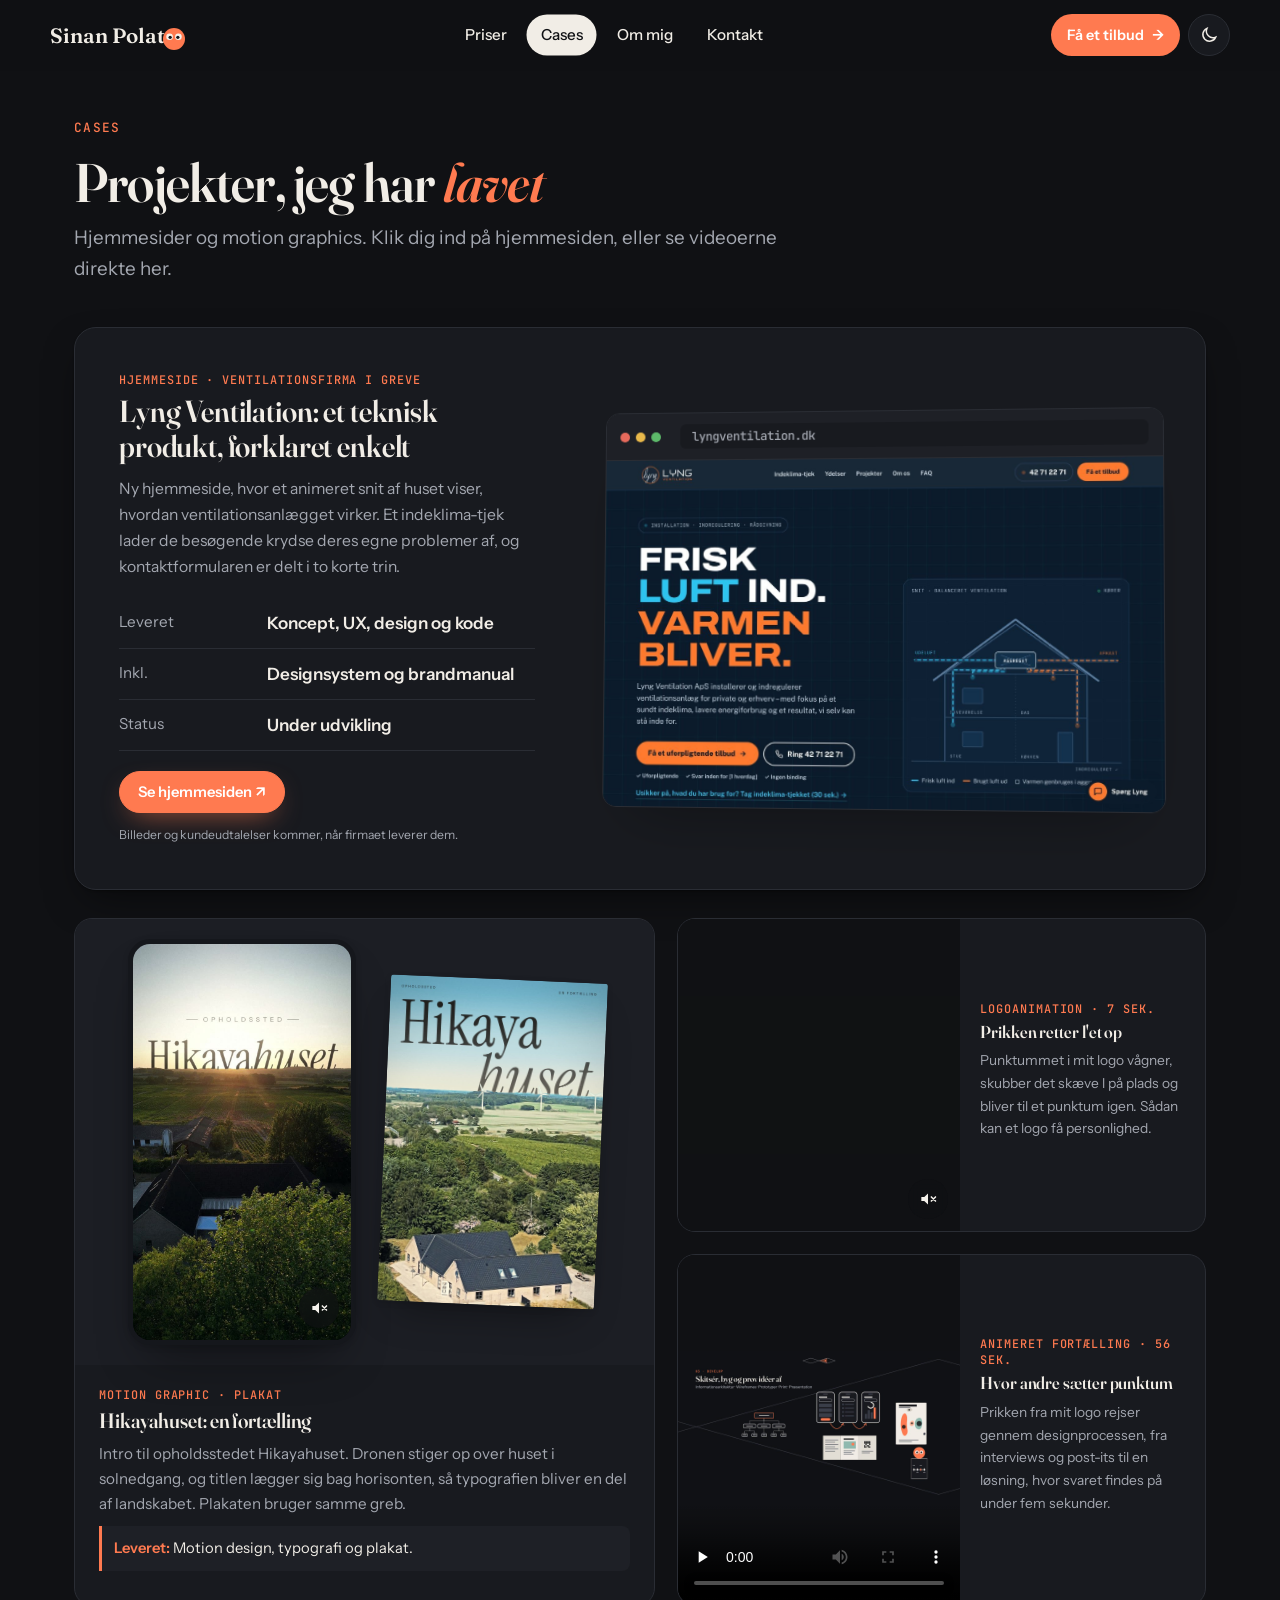
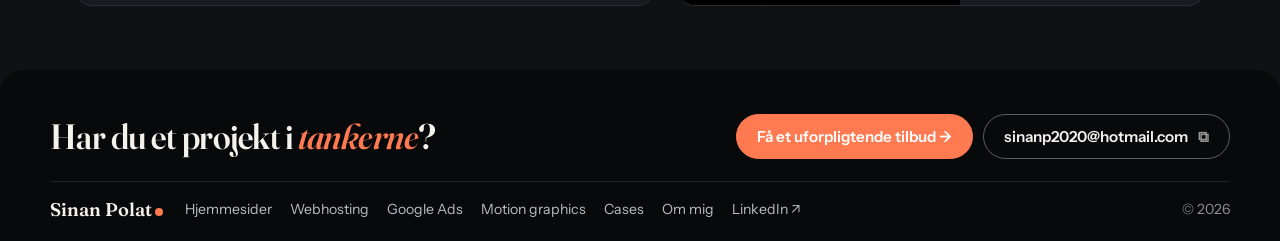
==== commit 89f4f263: "Ingen brødkrummer, Ydelser erstattet af Priser, preview-billede" ====
--- a/cases/index.html
+++ b/cases/index.html
@@ -13,6 +13,10 @@
 <meta property="og:description" content="Udvalgte projekter: hjemmesiden til Lyng Ventilation, motion graphics til Hikayahuset og animationer af mit eget logo.">
 <meta property="og:url" content="https://sinanp.dk/cases/">
 <meta property="og:image" content="https://sinanp.dk/assets/img/og.jpg">
+<meta property="og:image:type" content="image/jpeg">
+<meta property="og:image:width" content="1200">
+<meta property="og:image:height" content="630">
+<meta property="og:image:alt" content="Sinan Polat – hjemmesider, webhosting, Google Ads og motion graphics">
 <meta name="twitter:card" content="summary_large_image">
 <meta name="theme-color" content="#101114">
 <link rel="icon" href="../assets/img/favicon.svg" type="image/svg+xml">
@@ -20,9 +24,9 @@
 <link rel="preconnect" href="https://fonts.googleapis.com">
 <link rel="preconnect" href="https://fonts.gstatic.com" crossorigin>
 <link rel="stylesheet" href="https://fonts.googleapis.com/css2?family=Fraunces:ital,opsz,wght@0,9..144,500..700;1,9..144,500..700&family=Instrument+Sans:wght@400;500;600&family=JetBrains+Mono:wght@500&display=swap">
-<link rel="stylesheet" href="../assets/base.css?v=5">
-<link rel="stylesheet" href="../assets/dot.css?v=5">
-<link rel="stylesheet" href="../assets/biz.css?v=5">
+<link rel="stylesheet" href="../assets/base.css?v=6">
+<link rel="stylesheet" href="../assets/dot.css?v=6">
+<link rel="stylesheet" href="../assets/biz.css?v=6">
 <script>
   /* Mørkt tema som standard. Har den besøgende valgt lyst, huskes det. */
   (function(){try{var t=localStorage.getItem('tema-sinanp');if(t==='light')document.documentElement.dataset.theme='light';}catch(e){}})();
@@ -33,7 +37,7 @@
 <div class="progress" aria-hidden="true"></div>
 <header class="site-header">
   <a class="brand" href="../" aria-label="Sinan Polat – forside">Sinan Polat<span class="dot"></span></a>
-  <nav class="nav" id="nav" aria-label="Hovedmenu"><a href="../ydelser/">Ydelser</a><a href="../priser/">Priser</a><a href="../cases/" data-page aria-current="page">Cases</a><a href="../om/">Om mig</a><a href="../kontakt/">Kontakt</a></nav>
+  <nav class="nav" id="nav" aria-label="Hovedmenu"><a href="../priser/">Priser</a><a href="../cases/" data-page aria-current="page">Cases</a><a href="../om/">Om mig</a><a href="../kontakt/">Kontakt</a></nav>
   <div class="header-tools">
     <a class="cv-link" href="../kontakt/">Få et tilbud <span class="arr" aria-hidden="true">→</span></a>
     <button class="icon-btn" id="themeToggle" type="button" aria-label="Skift mellem lyst og mørkt tema">
@@ -45,7 +49,6 @@
 </header>
 <main id="indhold">
   <section class="page-hero tight">
-    <nav class="crumbs" aria-label="Brødkrumme"><a href="../">Forside</a> › <span aria-current="page">Cases</span></nav>
     <p class="eyebrow reveal">Cases</p>
     <h1 class="reveal">Projekter, jeg har <em>lavet</em></h1>
     <p class="lead reveal">Hjemmesider og motion graphics. Klik dig ind på hjemmesiden, eller se videoerne direkte her.</p>
@@ -103,7 +106,7 @@
 </footer>
 <div class="toast" role="status" aria-live="polite"></div>
 <div class="cta-bar" aria-label="Hurtig kontakt"><a class="button" href="../kontakt/">Få et uforpligtende tilbud →</a></div>
-<script src="../assets/site.js?v=5" defer></script>
-<script src="../assets/dot.js?v=5" defer></script>
+<script src="../assets/site.js?v=6" defer></script>
+<script src="../assets/dot.js?v=6" defer></script>
 </body>
 </html>
--- a/assets/biz.css
+++ b/assets/biz.css
@@ -238,3 +238,5 @@
 .hero-menu .hm-all{border:0;padding-bottom:4px;color:var(--accent);font-weight:600;font-size:.94rem}
 @media (max-width:900px){.hero.no-visual .hero-inner{grid-template-columns:1fr;gap:28px}}
 @media (max-width:640px){.hero-menu{padding:6px 16px 10px}.hero-menu a{padding:12px 0}.hero.no-visual .scroll-hint{display:none}}
+/* v7: uden brødkrummer */
+.page-hero.tight{padding-top:clamp(28px,4vw,48px)}
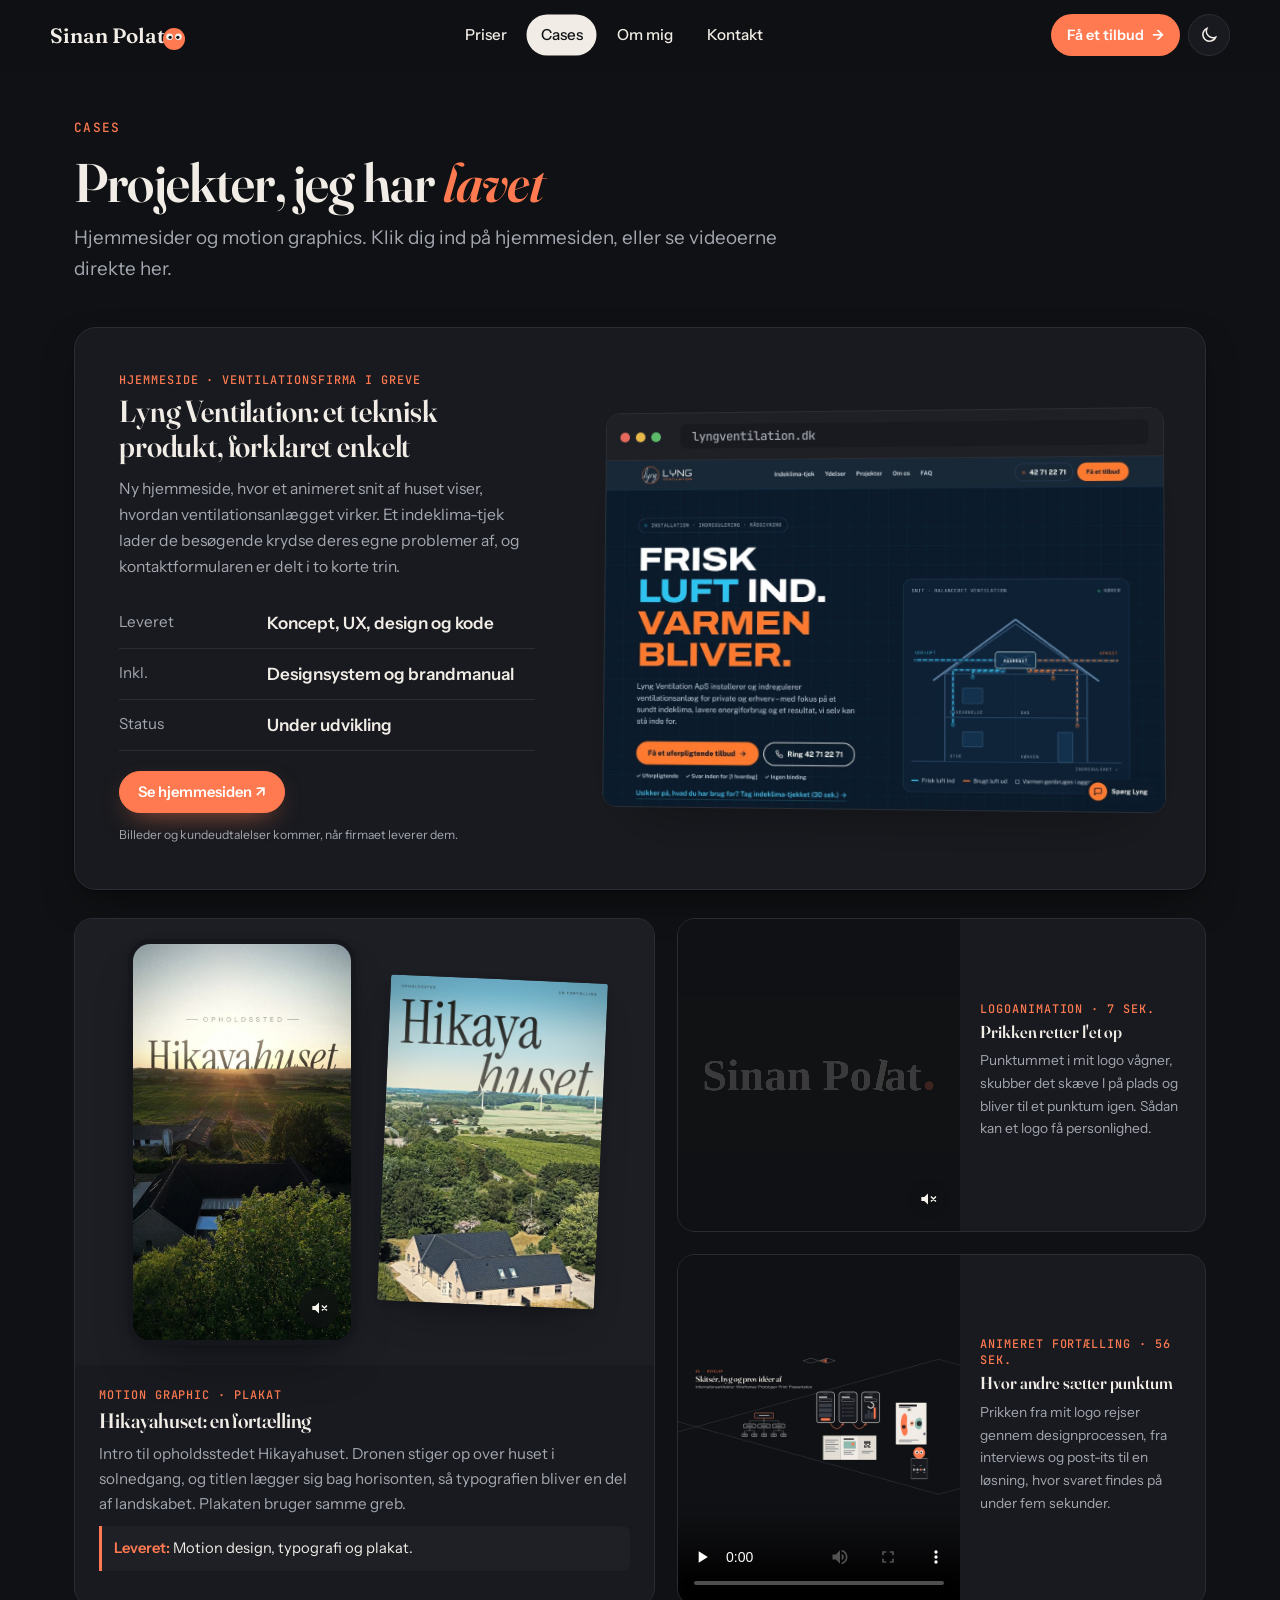
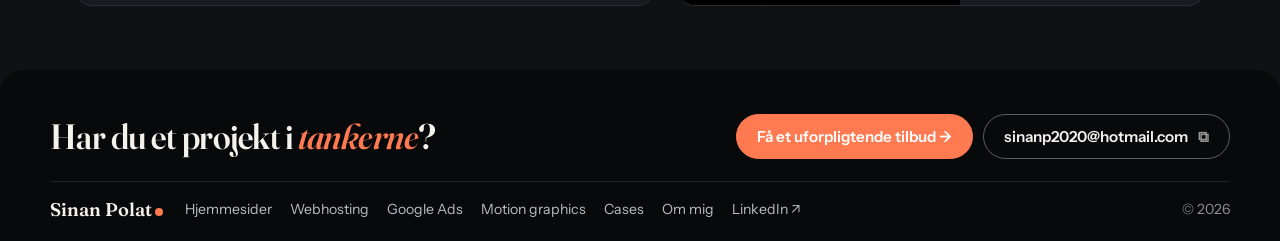
==== commit 35fde9ea: "Ret footer og header på mobil" ====
--- a/cases/index.html
+++ b/cases/index.html
@@ -24,9 +24,9 @@
 <link rel="preconnect" href="https://fonts.googleapis.com">
 <link rel="preconnect" href="https://fonts.gstatic.com" crossorigin>
 <link rel="stylesheet" href="https://fonts.googleapis.com/css2?family=Fraunces:ital,opsz,wght@0,9..144,500..700;1,9..144,500..700&family=Instrument+Sans:wght@400;500;600&family=JetBrains+Mono:wght@500&display=swap">
-<link rel="stylesheet" href="../assets/base.css?v=6">
-<link rel="stylesheet" href="../assets/dot.css?v=6">
-<link rel="stylesheet" href="../assets/biz.css?v=6">
+<link rel="stylesheet" href="../assets/base.css?v=7">
+<link rel="stylesheet" href="../assets/dot.css?v=7">
+<link rel="stylesheet" href="../assets/biz.css?v=7">
 <script>
   /* Mørkt tema som standard. Har den besøgende valgt lyst, huskes det. */
   (function(){try{var t=localStorage.getItem('tema-sinanp');if(t==='light')document.documentElement.dataset.theme='light';}catch(e){}})();
@@ -106,7 +106,7 @@
 </footer>
 <div class="toast" role="status" aria-live="polite"></div>
 <div class="cta-bar" aria-label="Hurtig kontakt"><a class="button" href="../kontakt/">Få et uforpligtende tilbud →</a></div>
-<script src="../assets/site.js?v=6" defer></script>
-<script src="../assets/dot.js?v=6" defer></script>
+<script src="../assets/site.js?v=7" defer></script>
+<script src="../assets/dot.js?v=7" defer></script>
 </body>
 </html>
--- a/assets/biz.css
+++ b/assets/biz.css
@@ -240,3 +240,31 @@
 @media (max-width:640px){.hero-menu{padding:6px 16px 10px}.hero-menu a{padding:12px 0}.hero.no-visual .scroll-hint{display:none}}
 /* v7: uden brødkrummer */
 .page-hero.tight{padding-top:clamp(28px,4vw,48px)}
+
+/* ---------- v8: mobil-footer og smalle telefoner ---------- */
+@media (max-width:760px){
+  body{padding-bottom:0}
+  .contact.mini{padding-bottom:calc(18px + env(safe-area-inset-bottom))}
+}
+@media (max-width:640px){
+  .contact.mini{border-radius:20px 20px 0 0;padding-top:28px}
+  .contact.mini:not(:has(.mini-cta)){padding-top:18px}
+  .mini-cta{gap:16px;padding-bottom:20px}
+  .mini-cta h2{font-size:1.6rem}
+  .mini-foot{display:grid;grid-template-columns:1fr auto;align-items:center;gap:12px 10px;padding-top:16px}
+  .mini-foot nav{grid-column:1/-1;display:grid;grid-template-columns:1fr 1fr;gap:0 16px;order:0}
+  .mini-foot nav a{padding:10px 0;border-bottom:1px solid rgba(255,255,255,.07);font-size:.95rem}
+  .mini-foot .fine-mini{justify-self:end}
+  .mini-actions .button{min-height:50px}
+  #copyMail .copy-label{overflow:hidden;text-overflow:ellipsis;white-space:nowrap;max-width:100%}
+}
+@media (max-width:400px){
+  .site-header{gap:8px}
+  .brand{font-size:1.15rem}
+  .cv-link{padding:0 12px;font-size:.8rem;height:38px}
+  .header-tools{gap:6px}
+  .header-tools .icon-btn{width:38px;height:38px}
+}
+@media (max-width:350px){.cv-link .arr{display:none}#themeToggle{display:none}}
+@media (max-width:640px){.mini-foot nav{grid-row:2}.mini-foot nav a{padding:8px 0}}
+@media (max-width:380px){.cv-link .arr{display:none}.brand{font-size:1.08rem}}
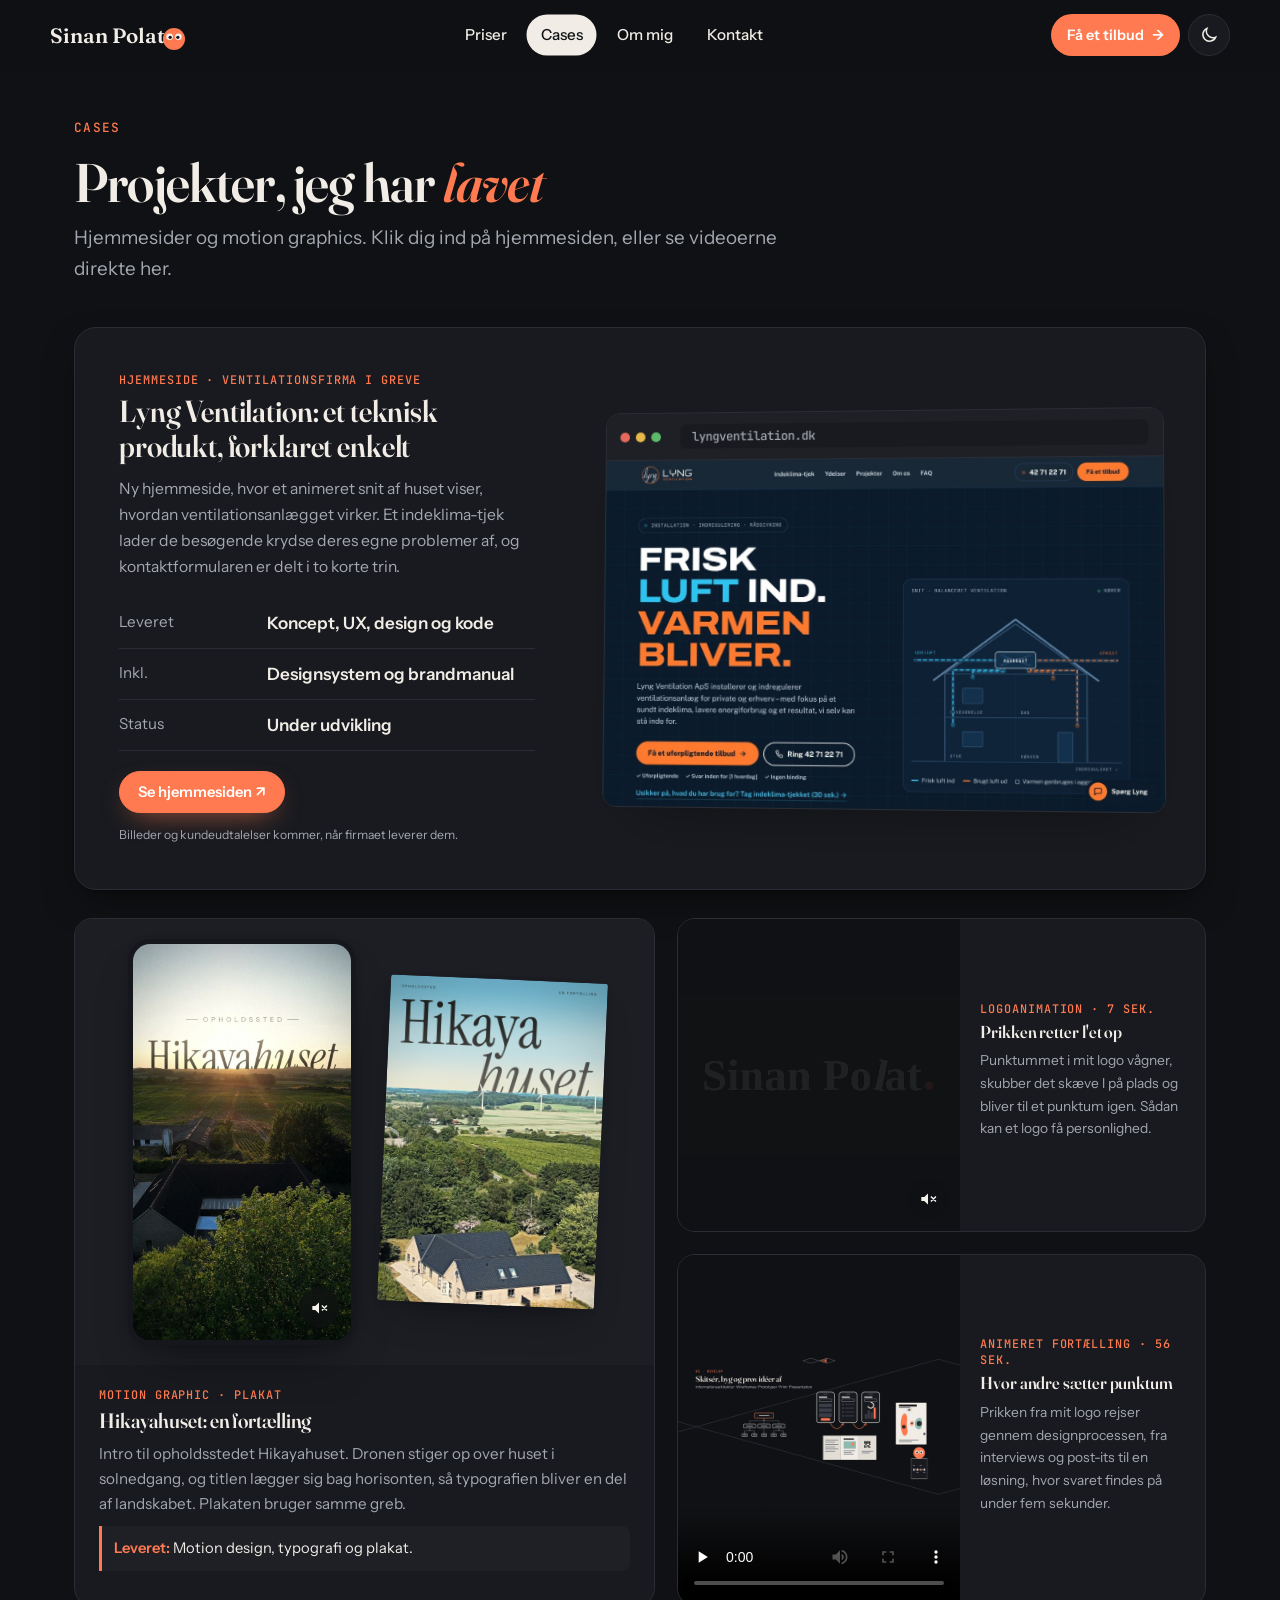
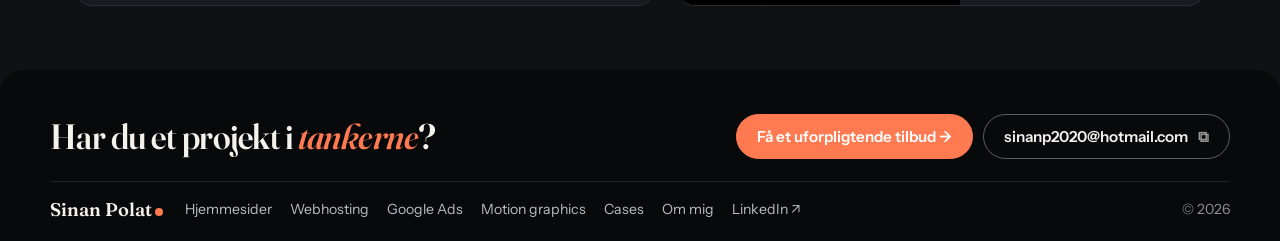
==== commit 321577d2: "Formularen sender direkte til mail" ====
--- a/cases/index.html
+++ b/cases/index.html
@@ -24,9 +24,9 @@
 <link rel="preconnect" href="https://fonts.googleapis.com">
 <link rel="preconnect" href="https://fonts.gstatic.com" crossorigin>
 <link rel="stylesheet" href="https://fonts.googleapis.com/css2?family=Fraunces:ital,opsz,wght@0,9..144,500..700;1,9..144,500..700&family=Instrument+Sans:wght@400;500;600&family=JetBrains+Mono:wght@500&display=swap">
-<link rel="stylesheet" href="../assets/base.css?v=7">
-<link rel="stylesheet" href="../assets/dot.css?v=7">
-<link rel="stylesheet" href="../assets/biz.css?v=7">
+<link rel="stylesheet" href="../assets/base.css?v=8">
+<link rel="stylesheet" href="../assets/dot.css?v=8">
+<link rel="stylesheet" href="../assets/biz.css?v=8">
 <script>
   /* Mørkt tema som standard. Har den besøgende valgt lyst, huskes det. */
   (function(){try{var t=localStorage.getItem('tema-sinanp');if(t==='light')document.documentElement.dataset.theme='light';}catch(e){}})();
@@ -106,7 +106,7 @@
 </footer>
 <div class="toast" role="status" aria-live="polite"></div>
 <div class="cta-bar" aria-label="Hurtig kontakt"><a class="button" href="../kontakt/">Få et uforpligtende tilbud →</a></div>
-<script src="../assets/site.js?v=7" defer></script>
-<script src="../assets/dot.js?v=7" defer></script>
+<script src="../assets/site.js?v=8" defer></script>
+<script src="../assets/dot.js?v=8" defer></script>
 </body>
 </html>
--- a/assets/biz.css
+++ b/assets/biz.css
@@ -268,3 +268,6 @@
 @media (max-width:350px){.cv-link .arr{display:none}#themeToggle{display:none}}
 @media (max-width:640px){.mini-foot nav{grid-row:2}.mini-foot nav a{padding:8px 0}}
 @media (max-width:380px){.cv-link .arr{display:none}.brand{font-size:1.08rem}}
+.form-fail{padding:14px 18px;border-radius:14px;background:color-mix(in srgb,#E5484D 14%,var(--surface));margin-top:14px}
+.form-fail a{color:inherit;font-weight:600}
+.form button[disabled]{opacity:.7;cursor:progress}
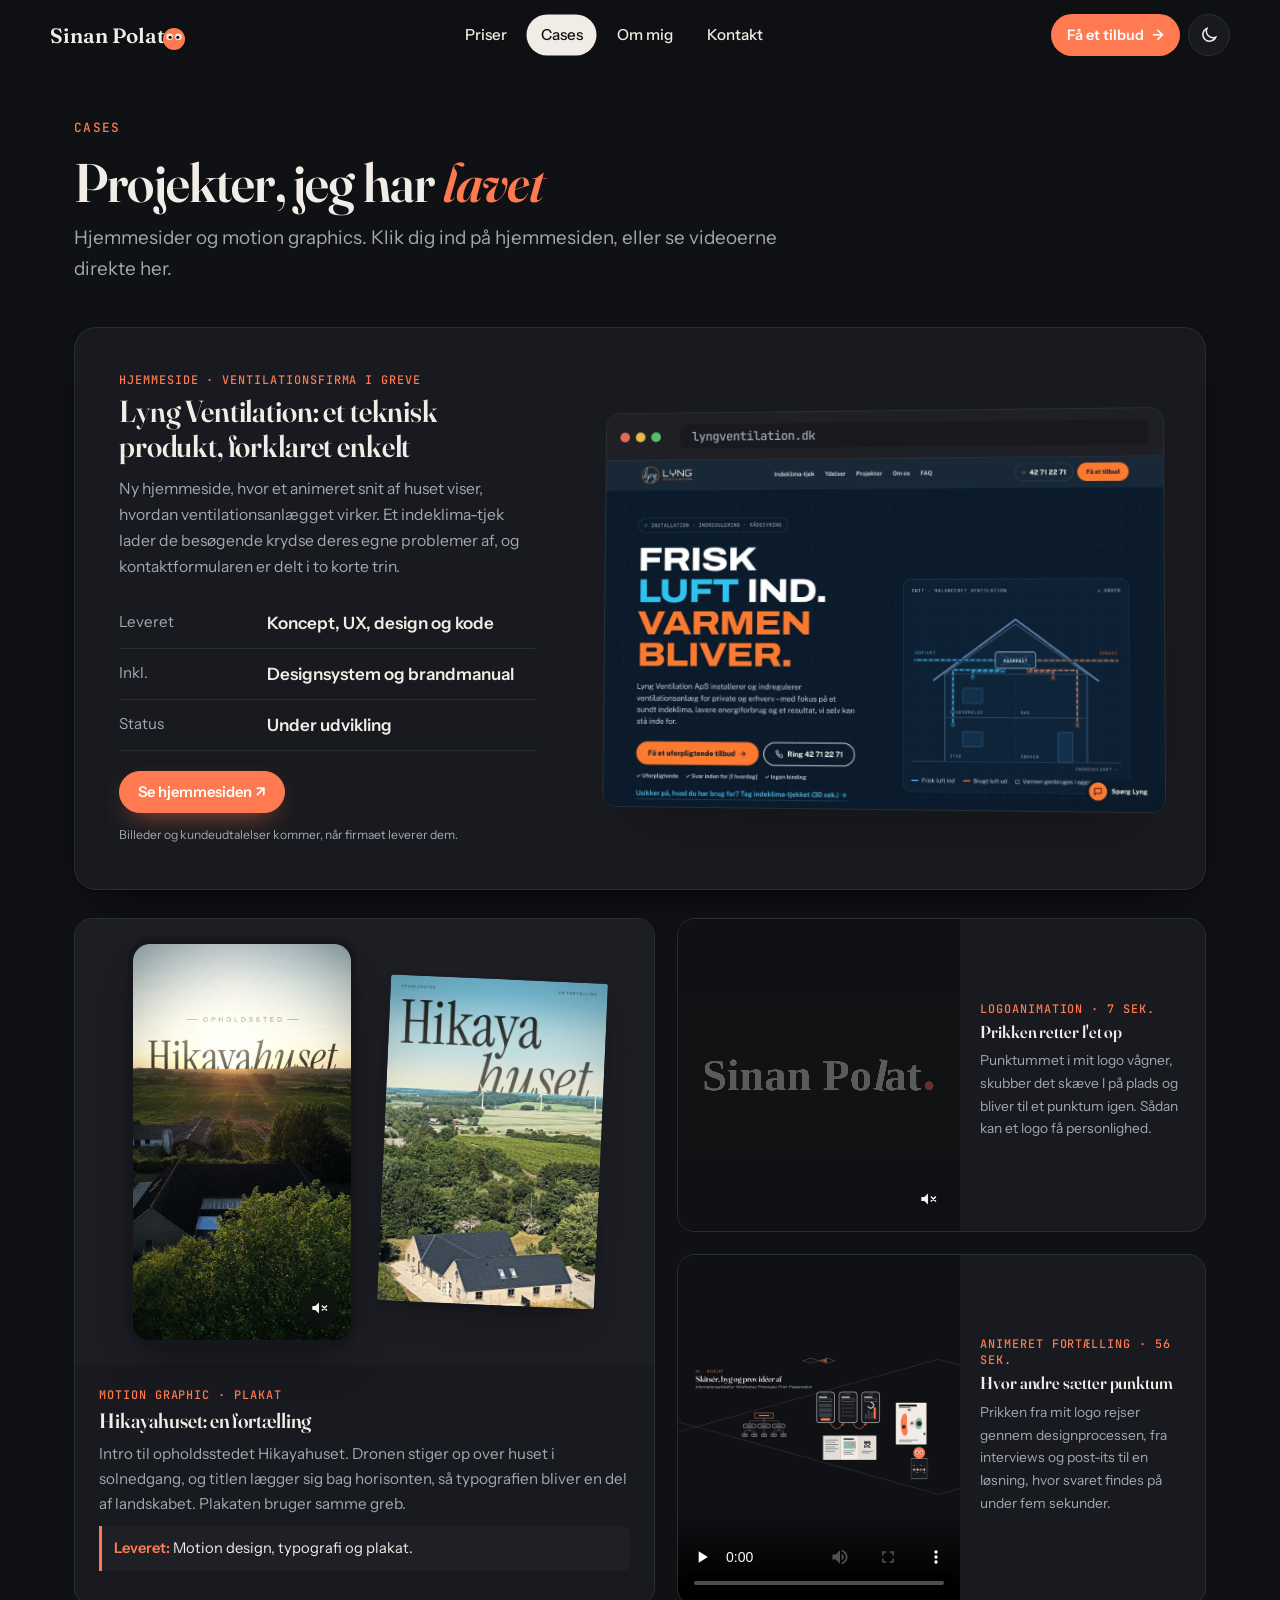
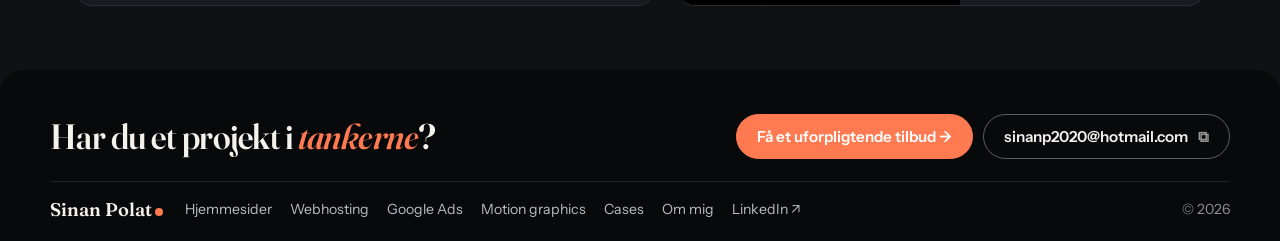
==== commit 15dd7c3e: "Diskret footer på mobil" ====
--- a/cases/index.html
+++ b/cases/index.html
@@ -24,9 +24,9 @@
 <link rel="preconnect" href="https://fonts.googleapis.com">
 <link rel="preconnect" href="https://fonts.gstatic.com" crossorigin>
 <link rel="stylesheet" href="https://fonts.googleapis.com/css2?family=Fraunces:ital,opsz,wght@0,9..144,500..700;1,9..144,500..700&family=Instrument+Sans:wght@400;500;600&family=JetBrains+Mono:wght@500&display=swap">
-<link rel="stylesheet" href="../assets/base.css?v=8">
-<link rel="stylesheet" href="../assets/dot.css?v=8">
-<link rel="stylesheet" href="../assets/biz.css?v=8">
+<link rel="stylesheet" href="../assets/base.css?v=9">
+<link rel="stylesheet" href="../assets/dot.css?v=9">
+<link rel="stylesheet" href="../assets/biz.css?v=9">
 <script>
   /* Mørkt tema som standard. Har den besøgende valgt lyst, huskes det. */
   (function(){try{var t=localStorage.getItem('tema-sinanp');if(t==='light')document.documentElement.dataset.theme='light';}catch(e){}})();
@@ -106,7 +106,7 @@
 </footer>
 <div class="toast" role="status" aria-live="polite"></div>
 <div class="cta-bar" aria-label="Hurtig kontakt"><a class="button" href="../kontakt/">Få et uforpligtende tilbud →</a></div>
-<script src="../assets/site.js?v=8" defer></script>
-<script src="../assets/dot.js?v=8" defer></script>
+<script src="../assets/site.js?v=9" defer></script>
+<script src="../assets/dot.js?v=9" defer></script>
 </body>
 </html>
--- a/assets/biz.css
+++ b/assets/biz.css
@@ -271,3 +271,12 @@
 .form-fail{padding:14px 18px;border-radius:14px;background:color-mix(in srgb,#E5484D 14%,var(--surface));margin-top:14px}
 .form-fail a{color:inherit;font-weight:600}
 .form button[disabled]{opacity:.7;cursor:progress}
+
+/* ---------- v9: diskret mobil-footer (kun navn og år) ---------- */
+@media (max-width:640px){
+  .contact.mini{margin-top:40px;padding:16px 20px calc(16px + env(safe-area-inset-bottom));border-radius:0;background:transparent;border-top:1px solid var(--line);color:var(--muted)}
+  .contact.mini .mini-cta,.contact.mini .mini-foot nav{display:none}
+  .contact.mini .mini-foot{display:flex;justify-content:space-between;align-items:center;padding:0;border:0}
+  .contact.mini .foot-brand{font-size:1rem;color:var(--ink)}
+  .contact.mini .fine-mini{color:var(--muted);font-size:.85rem}
+}
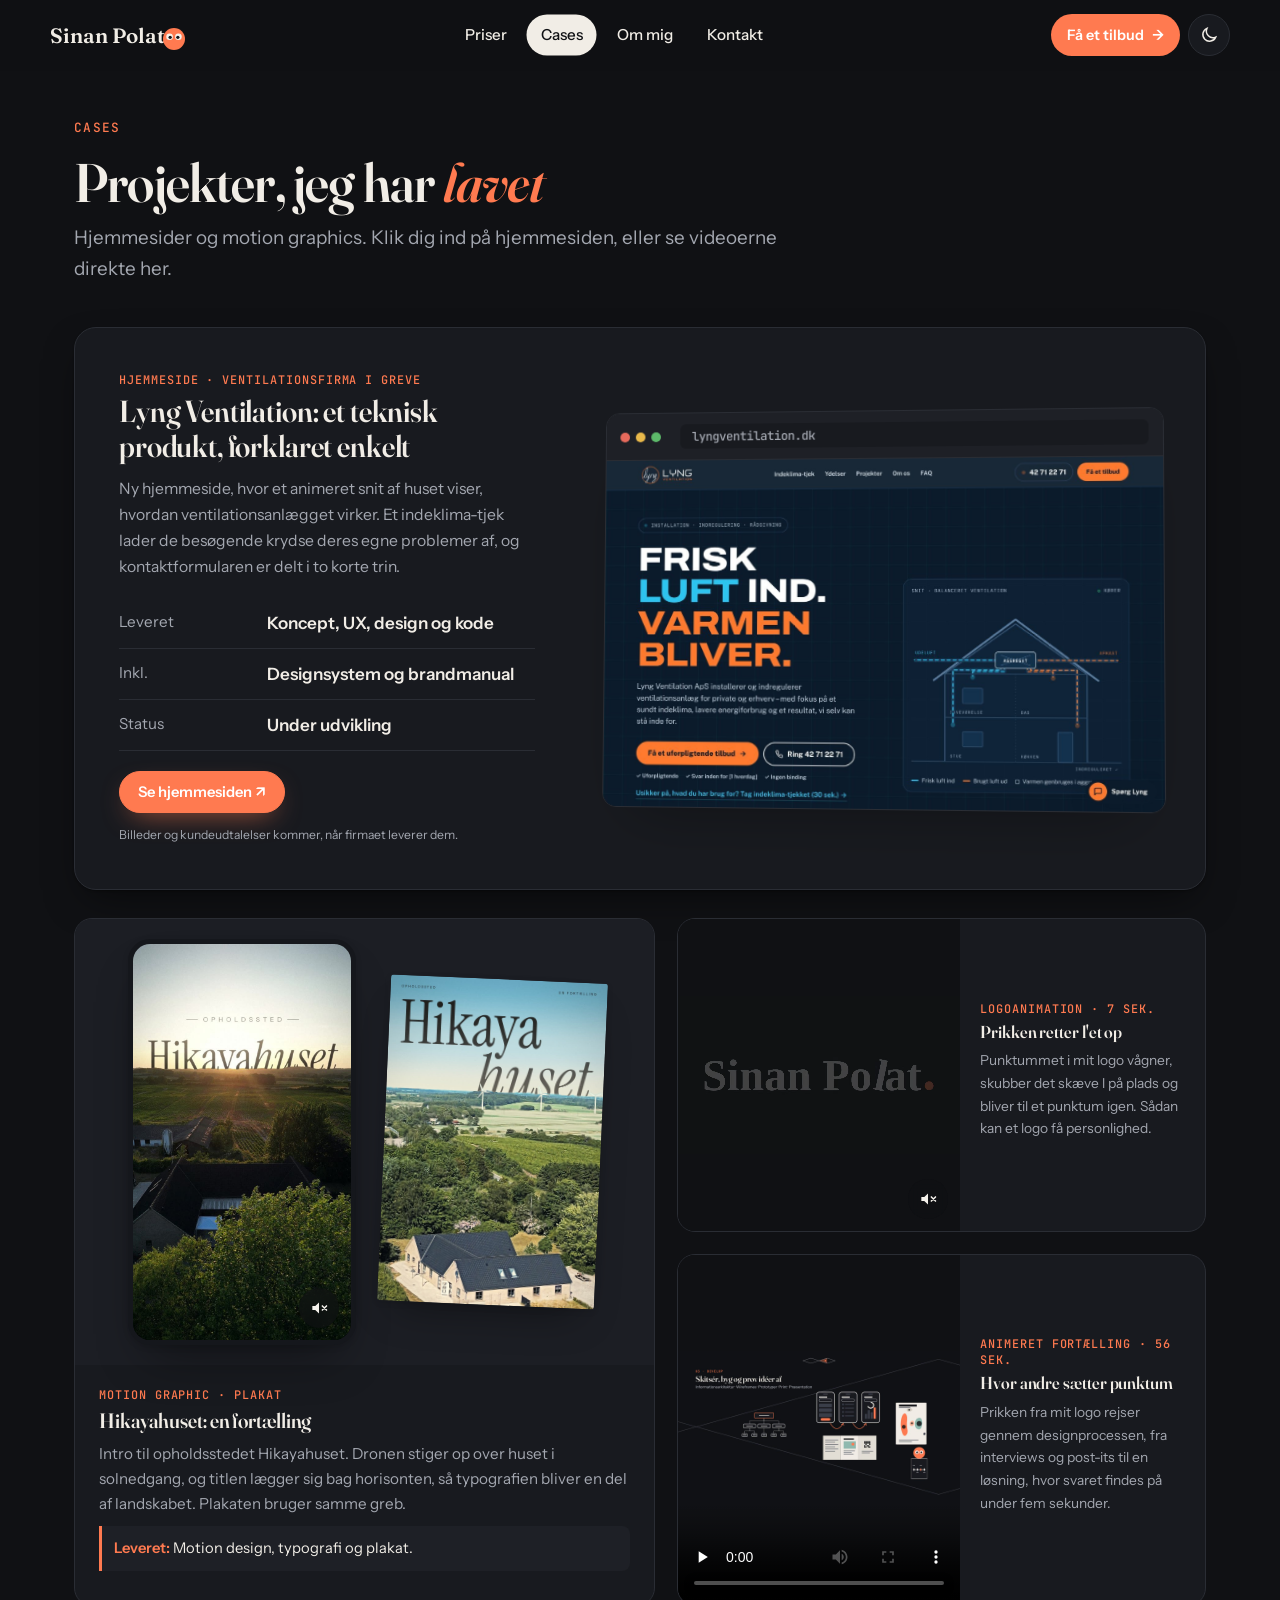
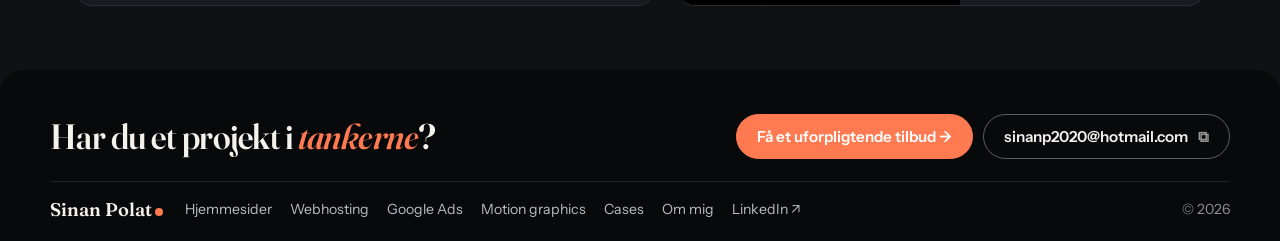
==== commit 07150ae5: "Formular: tydelig status og klar til Web3Forms" ====
--- a/cases/index.html
+++ b/cases/index.html
@@ -24,9 +24,9 @@
 <link rel="preconnect" href="https://fonts.googleapis.com">
 <link rel="preconnect" href="https://fonts.gstatic.com" crossorigin>
 <link rel="stylesheet" href="https://fonts.googleapis.com/css2?family=Fraunces:ital,opsz,wght@0,9..144,500..700;1,9..144,500..700&family=Instrument+Sans:wght@400;500;600&family=JetBrains+Mono:wght@500&display=swap">
-<link rel="stylesheet" href="../assets/base.css?v=9">
-<link rel="stylesheet" href="../assets/dot.css?v=9">
-<link rel="stylesheet" href="../assets/biz.css?v=9">
+<link rel="stylesheet" href="../assets/base.css?v=10">
+<link rel="stylesheet" href="../assets/dot.css?v=10">
+<link rel="stylesheet" href="../assets/biz.css?v=10">
 <script>
   /* Mørkt tema som standard. Har den besøgende valgt lyst, huskes det. */
   (function(){try{var t=localStorage.getItem('tema-sinanp');if(t==='light')document.documentElement.dataset.theme='light';}catch(e){}})();
@@ -106,7 +106,7 @@
 </footer>
 <div class="toast" role="status" aria-live="polite"></div>
 <div class="cta-bar" aria-label="Hurtig kontakt"><a class="button" href="../kontakt/">Få et uforpligtende tilbud →</a></div>
-<script src="../assets/site.js?v=9" defer></script>
-<script src="../assets/dot.js?v=9" defer></script>
+<script src="../assets/site.js?v=10" defer></script>
+<script src="../assets/dot.js?v=10" defer></script>
 </body>
 </html>
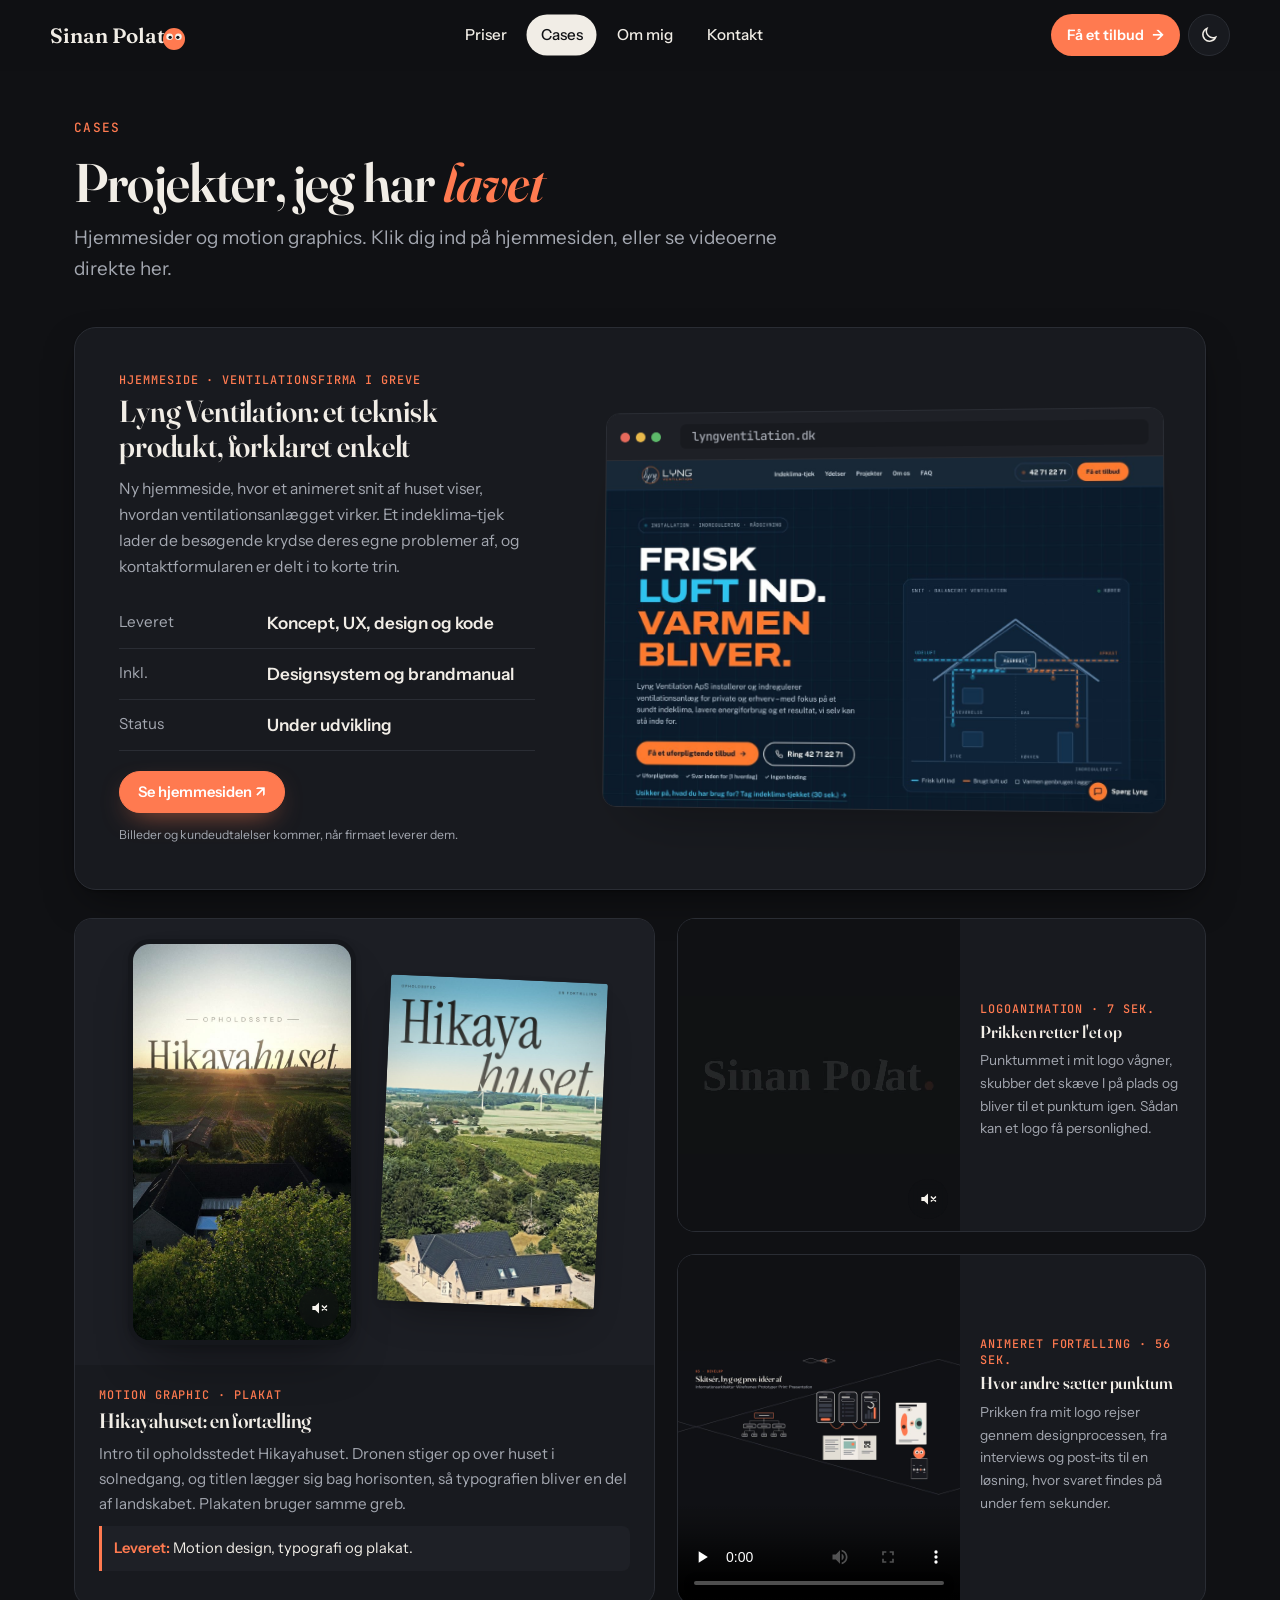
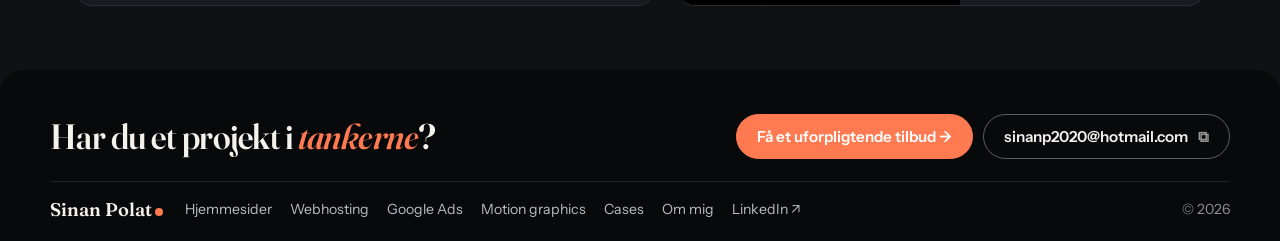
==== commit bfb8aaf4: "Bedre send-knap, ryd formular og kvittering" ====
--- a/cases/index.html
+++ b/cases/index.html
@@ -24,9 +24,9 @@
 <link rel="preconnect" href="https://fonts.googleapis.com">
 <link rel="preconnect" href="https://fonts.gstatic.com" crossorigin>
 <link rel="stylesheet" href="https://fonts.googleapis.com/css2?family=Fraunces:ital,opsz,wght@0,9..144,500..700;1,9..144,500..700&family=Instrument+Sans:wght@400;500;600&family=JetBrains+Mono:wght@500&display=swap">
-<link rel="stylesheet" href="../assets/base.css?v=10">
-<link rel="stylesheet" href="../assets/dot.css?v=10">
-<link rel="stylesheet" href="../assets/biz.css?v=10">
+<link rel="stylesheet" href="../assets/base.css?v=11">
+<link rel="stylesheet" href="../assets/dot.css?v=11">
+<link rel="stylesheet" href="../assets/biz.css?v=11">
 <script>
   /* Mørkt tema som standard. Har den besøgende valgt lyst, huskes det. */
   (function(){try{var t=localStorage.getItem('tema-sinanp');if(t==='light')document.documentElement.dataset.theme='light';}catch(e){}})();
@@ -106,7 +106,7 @@
 </footer>
 <div class="toast" role="status" aria-live="polite"></div>
 <div class="cta-bar" aria-label="Hurtig kontakt"><a class="button" href="../kontakt/">Få et uforpligtende tilbud →</a></div>
-<script src="../assets/site.js?v=10" defer></script>
-<script src="../assets/dot.js?v=10" defer></script>
+<script src="../assets/site.js?v=11" defer></script>
+<script src="../assets/dot.js?v=11" defer></script>
 </body>
 </html>
--- a/assets/biz.css
+++ b/assets/biz.css
@@ -280,3 +280,28 @@
   .contact.mini .foot-brand{font-size:1rem;color:var(--ink)}
   .contact.mini .fine-mini{color:var(--muted);font-size:.85rem}
 }
+
+/* ---------- v10: send-knap og kvittering ---------- */
+.form[hidden]{display:none!important}
+.send-btn{position:relative;min-width:220px;justify-content:center;transform:none!important}
+.send-btn .send-arr{transition:transform .25s var(--ease)}
+.send-btn:hover .send-arr{transform:translateX(4px)}
+.send-btn .spinner{display:none;width:18px;height:18px;border-radius:50%;border:2.5px solid rgba(255,255,255,.35);border-top-color:#fff;animation:spin .8s linear infinite}
+.send-btn.loading .spinner{display:inline-block}
+.send-btn.loading .send-arr{display:none}
+.send-btn:disabled,.send-btn:disabled:hover{background:var(--accent)!important;border-color:var(--accent)!important;color:#fff!important;opacity:.85;cursor:progress;box-shadow:none}
+.send-btn:focus-visible{outline:3px solid color-mix(in srgb,var(--accent) 55%,transparent);outline-offset:3px}
+@keyframes spin{to{transform:rotate(360deg)}}
+@media (prefers-reduced-motion:reduce){.send-btn .spinner{animation-duration:2s}}
+#formStatus{min-height:1.3em}
+.form-ok{display:none;gap:14px;align-items:flex-start;padding:22px;border-radius:16px;background:color-mix(in srgb,#2DBE6C 13%,var(--surface));border:1px solid color-mix(in srgb,#2DBE6C 40%,var(--line));font-weight:400;outline:0}
+.form-ok.show{display:flex;animation:okIn .4s var(--ease)}
+.form-ok .ok-ico{flex:0 0 36px;height:36px;border-radius:50%;display:grid;place-items:center;background:#2DBE6C;color:#fff;font-weight:700}
+.form-ok b{display:block;font-size:1.1rem;margin-bottom:4px}
+.form-ok p{margin:0 0 10px;color:var(--muted)}
+.form-ok #okMail{color:var(--ink);font-weight:600;overflow-wrap:anywhere}
+.link-btn{background:none;border:0;padding:0;font:600 .95rem var(--sans);color:var(--accent);cursor:pointer;text-decoration:underline;text-underline-offset:3px}
+@keyframes okIn{from{opacity:0;transform:translateY(8px)}to{opacity:1;transform:none}}
+.form .field input{min-height:50px}
+.form input,.form textarea{font-size:16px} /* undgår zoom på iPhone */
+@media (max-width:640px){.send-btn{width:100%;min-width:0}.form-send{gap:10px}.form-send .form-note{width:100%;text-align:center}}
